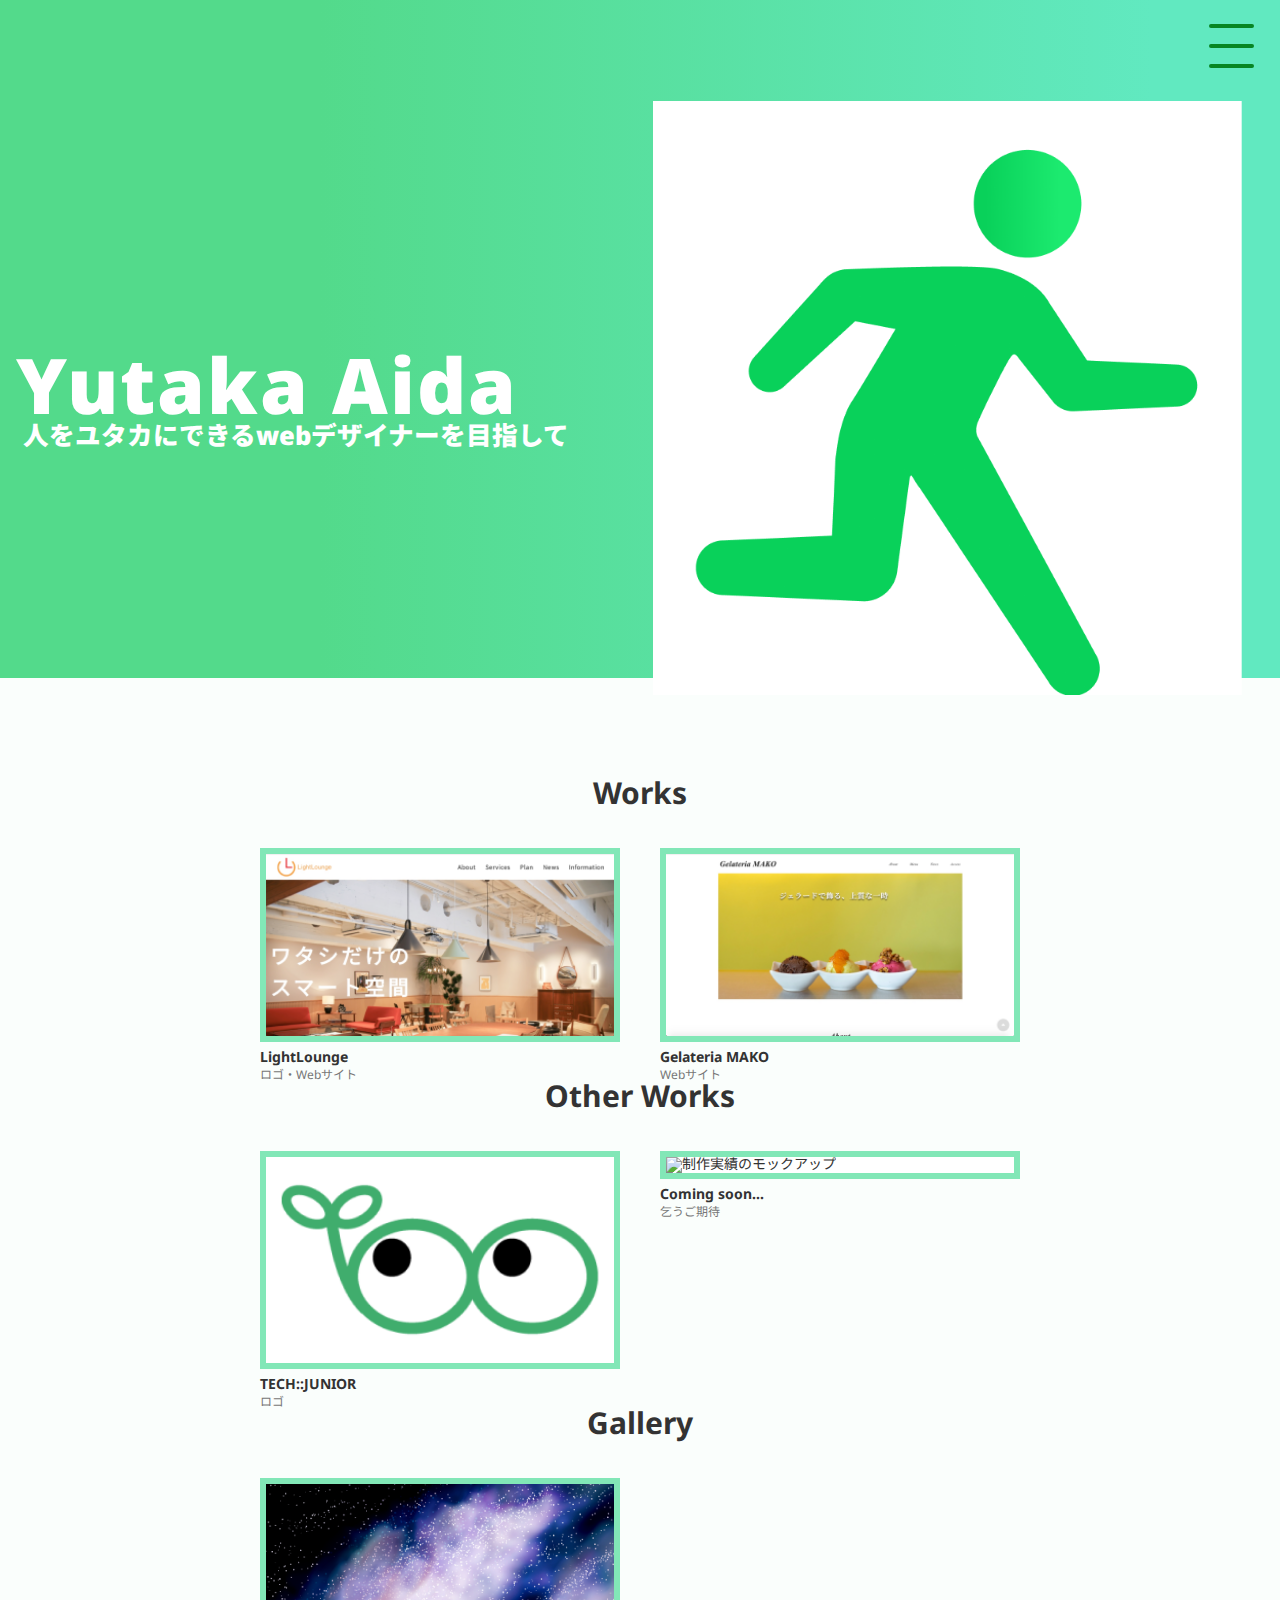
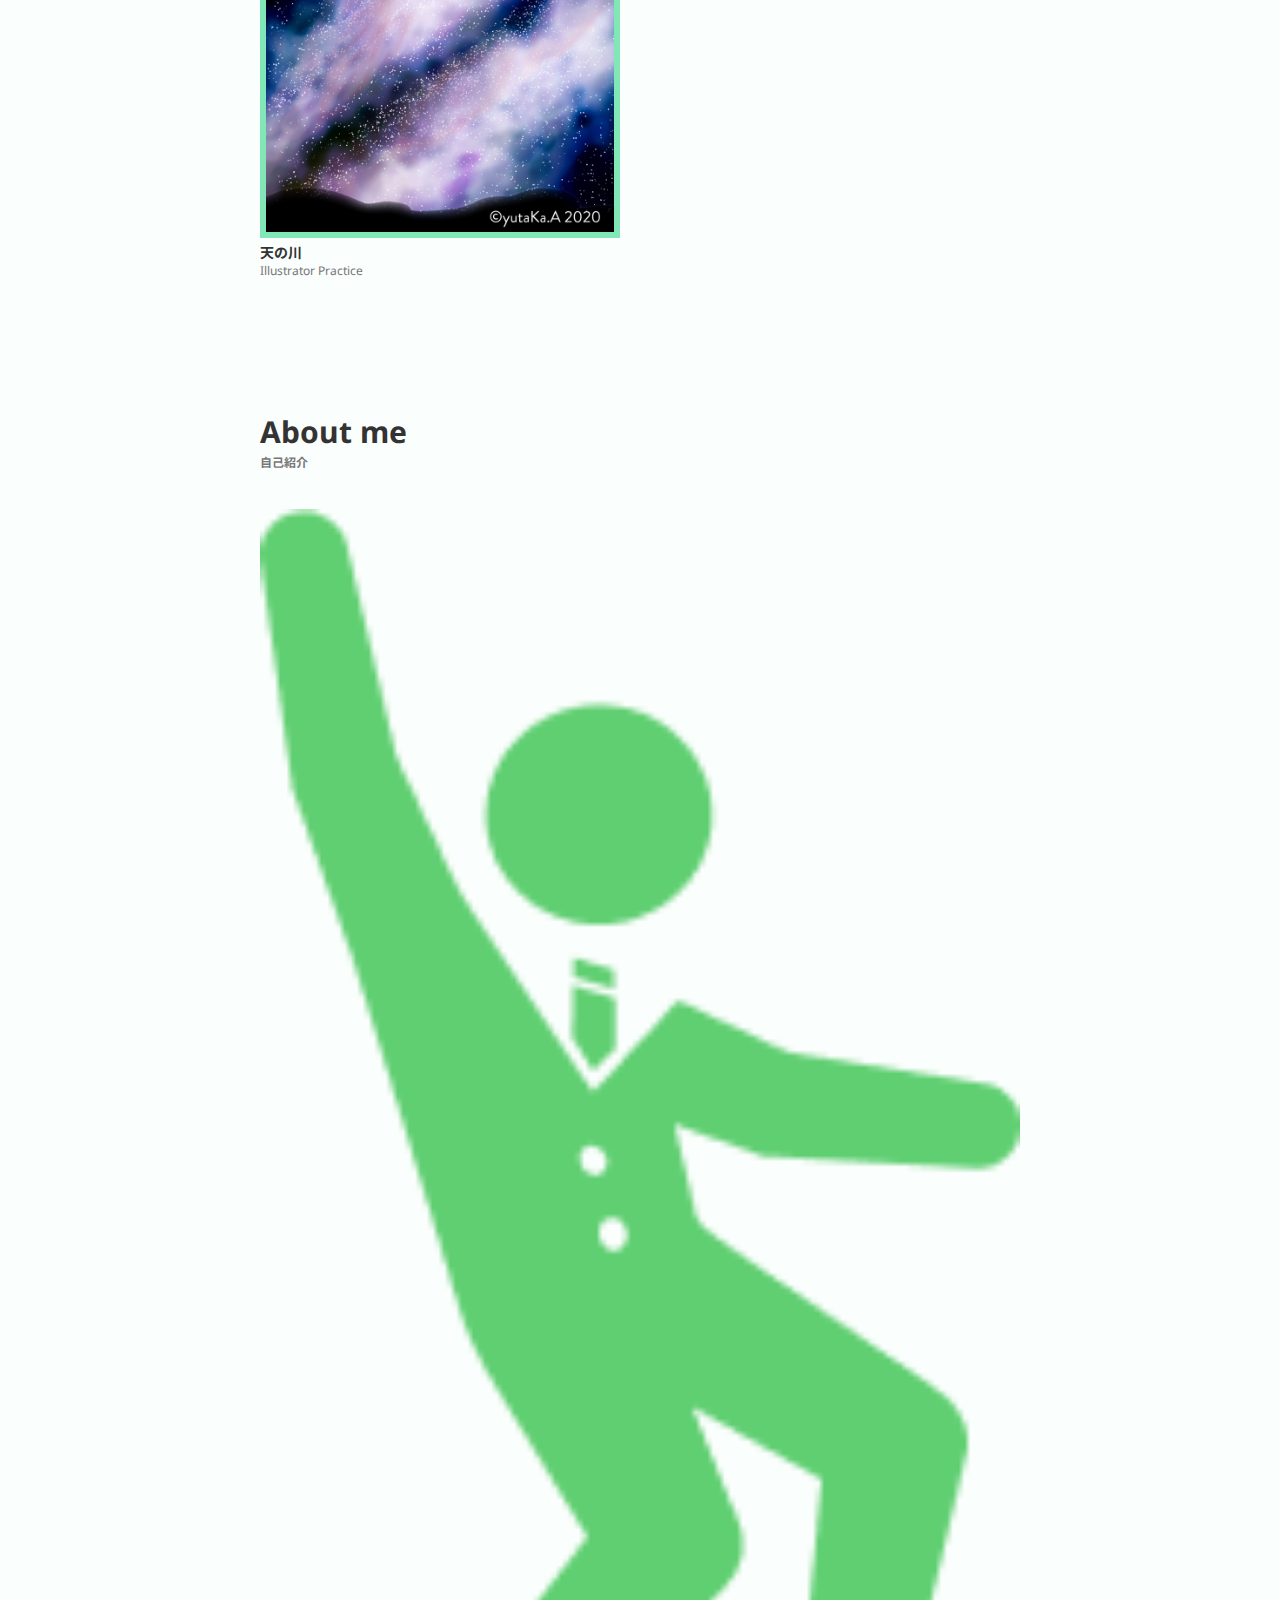
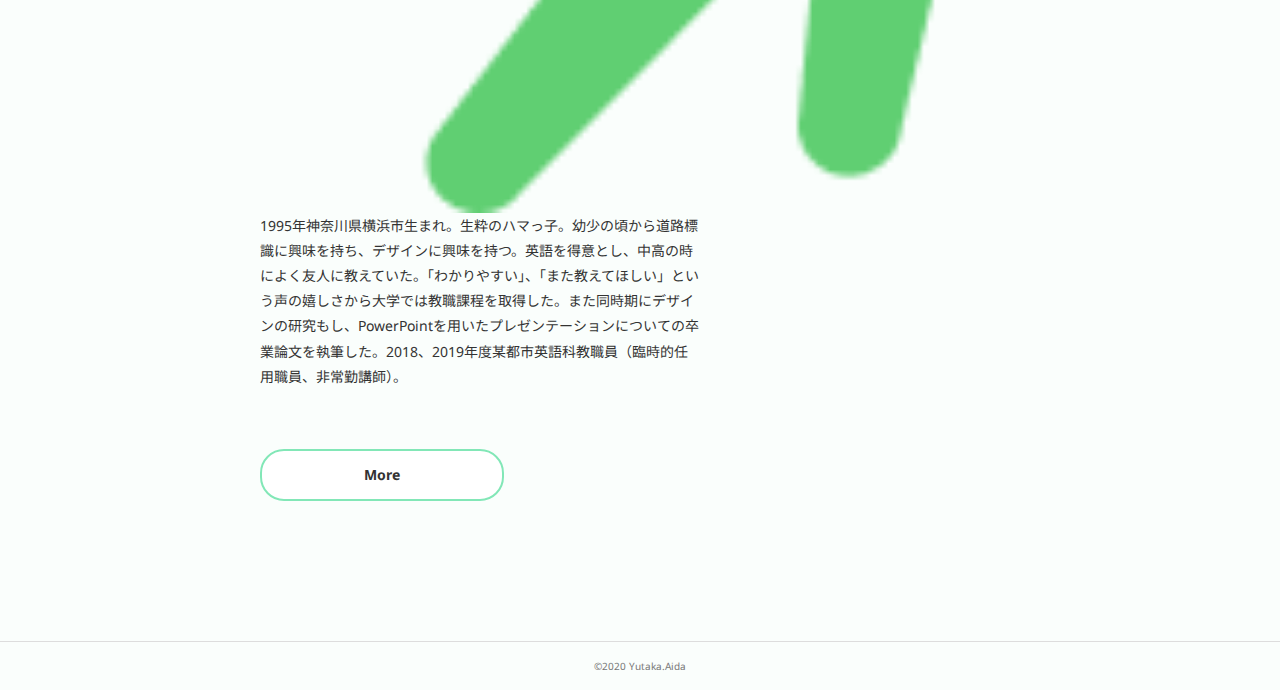
==== yutaKa.aida_portfolio/index.html @ 108e9a55 "Add files via upload" ====
<!DOCTYPE html>
<html lang="ja">
<head>
  <meta charset="UTF-8">
  <meta name="viewport" content="width=device-width, initial-scale=1.0">
  <title>相田 大 | Webデザイナーを目指す（yutaKa.Aida）のポートフォリオサイト</title>
  <link rel="stylesheet" href="./css/reset.css">
  <link href="https://fonts.googleapis.com/css?family=Noto+Sans+JP:400,700|Noto+Sans:400,700&display=swap" rel="stylesheet">
  <link rel="stylesheet" href="./css/common.css">
  <link rel="stylesheet" href="./css/style.css">
</head>
<body>
  <header class="header flex-rr">
    <nav class="global-nav">
      <ul class="global-nav__list">
        <li class="global-nav__item"><a href="" id="hammenu">Home</a></li>
        <li class="global-nav__item"><a href="about/index.html" id="hammenu">About me</a></li>
        <li class="global-nav__item"><a href="#works" id="hammenu-works">Works</a></li>
        <li class="global-nav__item"><a href="./works/LL/index.html" id="hammenu">> LightLounge</a></li>
        <li class="global-nav__item"><a href="./works/MAKO/index.html" id="hammenu">> Gelateria MAKO</a></li>
        <li class="global-nav__item"><a href="./works/tj-logo/index.html" id="hammenu">> TECH::JUNIOR</a></li>
        <li class="global-nav__item"><a href="#gallery" id="hammenu-works">Gallery</a></li>
        <li class="global-nav__item"><a href="./works/gallery/index.html" id="hammenu">> 天の川</a></li>
      </ul>
    </nav>
    <div class="btn-trigger" id="btnham">
      <span></span>
      <span></span>
      <span></span>
    </div>
  </header>
  <main>
    <div class="kv-wrapper">
      <div class="kv_all">
      <div class="kv_message">
        <p class="kv_concept">Yutaka Aida</p>
        <p class="kv_small">人をユタカにできるwebデザイナーを目指して</p>
      </div>
      <div class="kv-img"><img src="./images/fv.png" alt="fv"></div>
    </div>
    </div>
    <section class="section-wrapper main-bg" id="works">
      <div class="section-inner">
        <h2 class="section-title text-center">Works</h2>
        <ul class="works-list flex-rc">
          <li class="works-item">
            <a href="./works/LL/index.html">
              <div class="works-img-wrapper">
                <img src="./images/LLhomeworks.png" alt="制作実績のモックアップ">
              </div>
              <h3 class="works-title">
                LightLounge
                <span class="works-category">ロゴ・Webサイト</span>
              </h3>
            </a>
          </li>
          <li class="works-item">
            <a href="./works/MAKO/index.html">
              <div class="works-img-wrapper">
                <img src="./images/MAKOhomeworks.png" alt="制作実績のモックアップ">
              </div>
              <h3 class="works-title">
                Gelateria MAKO
                <span class="works-category">Webサイト</span>
              </h3>
            </a>
          </li>
        </ul>
        <h2 class="section-title text-center">Other Works</h2>
        <ul class="Others-list flex-rc">
          <li class="works-item">
            <a href="./works/tj-logo/index.html">
              <div class="works-img-wrapper">
                <img src="./images/TJhomeworks.png" alt="制作実績のモックアップ">
              </div>
              <h3 class="works-title">
                TECH::JUNIOR
                <span class="works-category">ロゴ</span>
              </h3>
            </a>
          </li>
          <li class="works-item">
            <!-- <a href=""></a> -->
              <div class="works-img-wrapper">
                <img src="./images/standby.png" alt="制作実績のモックアップ">
              </div>
              <h3 class="works-title">
                Coming soon...
                <span class="works-category">乞うご期待</span>
              </h3>
            </a>
          </li>
        </ul>
        <h2 class="section-title text-center">Gallery</h2>
        <ul class="Gallery flex-rc">
          <li class="works-item">
            <a href="./works/gallery/index.html">
              <div class="works-img-wrapper">
                <img src="./images/amanogawa_.png" alt="天の川">
              </div>
              <h3 class="works-title">
                天の川
                <span class="works-category">Illustrator Practice</span>
              </h3>
            </a>
          </li>
        </ul>
      </div>
    </section>
    <section class="section-wrapper main-bg">
      <div class="section-inner">
        <h2 class="section-title">
          About me
          <span class="section-title_jp">自己紹介</span>
        </h2>
      <div class="about_me_multi-lines">
        <div class="profile-img-wrapper-top">
          <img src="./images/picto.png" alt="私の写真">
        </div>
          <p class="about-lead multi-lines s-text-wrapper">
            1995年神奈川県横浜市生まれ。生粋のハマっ子。幼少の頃から道路標識に興味を持ち、デザインに興味を持つ。英語を得意とし、中高の時によく友人に教えていた。「わかりやすい」、「また教えてほしい」という声の嬉しさから大学では教職課程を取得した。また同時期にデザインの研究もし、PowerPointを用いたプレゼンテーションについての卒業論文を執筆した。2018、2019年度某都市英語科教職員（臨時的任用職員、非常勤講師）。
          </p>
      </div>
        <a href="about/index.html" class="btn link-btn">More</a>
      </div>
    </section>
  </main>
  <footer class="footer text-center main-bg">
    <small>&copy;2020 Yutaka.Aida</small>
  </footer>
  <script src="https://ajax.googleapis.com/ajax/libs/jquery/3.4.1/jquery.min.js"></script>
  <script src="./js/script.js"></script>
</body>
</html>
---- yutaKa.aida_portfolio/css/common.css ----
/* --------------------------- */
/* Base
/* --------------------------- */
html{
  font-size: 62.5%;
}
body{
  font-size: 1.4rem;
  color: #333;
  font-family: 'Noto Sans','Noto Sans JP', sans-serif;
  line-height: 1;
}
img{
  width: 100%;
  vertical-align: bottom;
}
a{
  color: #333;
  text-decoration: none;
}

/* セクション関連 */
.section-wrapper{
  padding: 70px 0;
}
.section-wrapper:first-of-type{
  padding-top: 100px;
}
.section-wrapper:last-of-type{
  padding-bottom: 140px;
}
.section-inner{
  max-width: 760px;
  margin: 0 auto;
  padding: 0 4vw;
}
.section-title{
  font-size: 3rem;
  font-weight: bold;
  margin-bottom: 40px;
}
.section-title_jp{
  font-size: 1.2rem;
  display: block;
  color: #777;
  margin-top: 10px;
}

/* ボタン要素 */
.btn{
  color: #333333;
  display: block;
  line-height: 48px;
  width: 240px;
  border-radius: 24px;
  background-color: #ffffff;
  border: 2px solid #82E7B7;
  text-align: center;
  font-weight: bold;
  transition: .3s;
}
.link-btn{
  position: relative;
}
.btn:hover{
  background-color: #82E7B7;
  border: 2px solid ##82E7B7;
  color: #fff;
  transition: .3s;
}

/* その他の共通クラス */
.text-center{
  text-align: center;
}
.block-center{
  margin: auto;
}
.main-bg{
  background-color: #FAFEFC;
}
.accent-bg{
  background-color: #82E7B7;
}
.flex-rr,
.flex-rc{
  display: flex;
  justify-content: space-between;
}
.multi-lines{
  line-height: 1.8;
}
.sp-br{
  display: none;
}
.s-text-wrapper{
  width: 440px;
}

/* 下層ページのページタイトル */
.page-title-wrapper{
  position: relative;
}
.page-title{
font-size: 3.6rem;
font-weight: bold;
position: absolute;
}
.page-title_jp{
  font-size: 1.4rem;
  display: block;
  text-align: center;
  font-weight: normal;
  margin-top: 10px;
}
.page-title.title-center{
  top: 50%;
  left: 50%;
  transform: translate(-50%,-50%);
}

/* --------------------------- */
/* header
/* --------------------------- */
.header{
  padding: 24px 3.5vw 0;
  position: fixed;
  top: 0;
  left: 0;
  width: 100%;
  box-sizing: border-box;
  z-index: 1;
}
/* .btn_trigger{
  display: none;
} */

.btn-trigger {
  position: absolute;
  width: 45px;
  height: 44px;
  cursor: pointer;
  z-index: 3;
  right: 2%;
}

.btn-trigger span {
  position: absolute;
  left: 0;
  width: 100%;
  height: 4px;
  background-color: #078623;
  border-radius: 4px;
}
.btn-trigger, .btn-trigger span {
  display: inline-block;
  transition: all .5s;
  box-sizing: border-box;
}
.btn-trigger span:nth-of-type(1) {
  top: 0;
}
.btn-trigger span:nth-of-type(2) {
  top: 20px;
}
.btn-trigger span:nth-of-type(3) {
  bottom: 0;
}


/* #btnham::after {
  position: absolute;
  top: 50%;
  left: 50%;
  display: block;
  content: '';
  width: 50px;
  height: 50px;
  margin: -29px 0 0 -29px;
  border-radius: 50%;
  border: 4px solid transparent;
  transition: all .75s;
  z-index: 3;
} */

#btnham.active span:nth-of-type(1) {
  -webkit-transform: translateY(20px) rotate(-45deg);
  transform: translateY(20px) rotate(-45deg);
}
#btnham.active span:nth-of-type(2) {
  left: 60%;
  opacity: 0;
  -webkit-animation: active-btnham-bar02 .8s forwards;
  animation: active-btnham-bar02 .8s forwards;
}
@-webkit-keyframes active-btnham-bar02 {
  100% {
    height: 0;
  }
}
@keyframes active-btnham-bar02 {
  100% {
    height: 0;
  }
}
#btnham.active span:nth-of-type(3) {
  -webkit-transform: translateY(-20px) rotate(45deg);
  transform: translateY(-20px) rotate(45deg);
}
#btnham.active::after {
  -webkit-animation: active-btnham .7s .25s forwards;
  animation: active-btnham .7s .25s forwards;
}
@-webkit-keyframes active-btnham {
  0% {
    border-color: transparent;
    -webkit-transform: rotate(0);
  }
  25% {
    border-color: transparent #078623 transparent transparent;
  }
  50% {
    border-color: transparent #078623 #078623 transparent;
  }
  75% {
    border-color: transparent #078623 #078623 #078623;
  }
  100% {
    border-color: #078623;
    -webkit-transform: rotate(-680deg);
  }
}
@keyframes active-btnham {
  0% {
    border-color: transparent;
    transform: rotate(0);
  }
  25% {
    border-color: transparent #078623 transparent transparent;
  }
  50% {
    border-color: transparent #078623 #078623 transparent;
  }
  75% {
    border-color: transparent #078623 #078623 #078623;
  }
  100% {
    border-color: #078623;
    transform: rotate(-680deg);
  }
}

.global-nav{
  background-color: #ffffff;
  padding: 0 auto;
}

.global-nav__item{
  padding: 20px 0;
  font-size: 3rem;
}




/* --------------------------- */
/* works
/* --------------------------- */
.works-item{
  width: 47.4%;
  transition: .3s;
}
.works-img-wrapper{
  margin-bottom: 8px;
  background-color: #fff;
  transition: .3s;
  border: 6px solid rgb(130, 231, 183);
}
.works-item a{
  display: block;
  transition: .3s;
}
.works-item a:hover{
  opacity: .8;
  transition: .3s;
}

.works-item a:hover .works-img-wrapper{
  border-radius: 12px;
  box-shadow: 0 0 20px rgba(0,0,0,.08);
  transition: .3s;
}
.works-title{
  font-weight: bold;
}
.works-category{
  display: block;
  font-size: 1.2rem;
  color: #777;
  margin-top: 5px;
  font-weight: normal;
}


.site-title{
  font-size: 2.4rem;
  font-weight: bold;
}
.nav-item{
  font-size: 1.6rem;
  font-weight: bold;
  margin-right: 50px;
  position: relative;
}
.nav-item:last-of-type{
  margin-right: 0;
}
.nav-item a{
  display: inline-block;
  padding: 4px;
}
.site-title a:hover,
.nav-item a:hover{
  color: #EB9718;
}
.nav-item.current::before{
  content: "";
  display: inline-block;
  width: 8px;
  height: 8px;
  background-color: #078623;
  border-radius: 50%;
  position: absolute;
  top: 50%;
  left: -10px;
  transform: translateY(-50%);
}

.btn_trigger{
  display: block;
  width: 50px;
  height: 50px;
  border-radius: 28px;
  border: #078623 2px solid;
  position: relative;
  z-index: 3;
}
.bar{
  width: 20px;
  height: 2px;
  background-color: #078623;
  display: block;
  position: absolute;
  left: 50%;
  transform: translateX(-50%);
}
.bar_top{
  top: 20px;
}

.bar_bottom{
  bottom: 20px;
}

.btn_trigger.close .bar_top{
  transform: translate(-50%,10px) rotate(45deg);
  transition: transform .3s;
}

.btn_trigger.close .bar_bottom{
  transform: translate(-50%,-9px) rotate(-45deg);
  transition: transform .3s;
}

.global-nav{
  display: none;
  width: 100vw;
  height: 100vh;
  position: fixed;
  top: 0;
  left: 0;
  z-index: 2;/*キービジュアルと.btn_triggerとの重なりの前後関係を調整*/
}
.global-nav{
    width: 100%;
    height: 100%;
    background-color:rgba(255,255,255,.96);
    z-index: 2;
  }
.global-nav .globalnav__list{
  display: block;
  position: absolute;
  top: 50%;
  left: 50%;
  transform: translate(-50%,-50%);
  text-align: center;
}
.global-nav .global-nav__item{
  margin-right: 0;
  margin-bottom: 5px;
}

#hammenu{
  padding: 0 .3em;
  font-weight: 900;
  background-position: 0 0;
  background-size: 200% auto;
  transition: .3s;
}

#hammenu:hover {
  background-position: -100% 0;
  background: linear-gradient(to right, #53da8b 25%,#61e9c0 90%);
  color: #fff;
}

#hammenu-works{
  padding: 0 .3em;
}

/* --------------------------- */
/* footer
/* --------------------------- */
.footer{
  border-top: 1px solid #ddd;
  padding: 18px 0;
  font-size: 1.2rem;
  color: #777;
}

@media screen and (max-width:768px){
  .flex-rc{
    flex-direction: column;
    align-items: center;
  }
  .sp-br{
    display: block;
  }
  .section-wrapper{
    padding: 50px 0;
  }
  .section-wrapper:first-of-type{
    padding-top: 70px;
  }
  .section-wrapper:last-of-type{
    padding-bottom: 100px;
  }
  .section-title{
    text-align: center;
  }
  .btn{
    margin: auto;
  }
  .s-text-wrapper{
    width: 100%;
  }
  /* --------------------------- */
  /* header
  /* --------------------------- */
  .nav-list{
    text-align: right;
  }
  .nav-item{
    margin: 0 0 4px 0;
    font-size: 1.4rem;
  }

  .global-nav .global-nav__item{
    margin-right: 0;
    margin-bottom: 0;
  }

  .kv-wrapper{
    display: block;

  }

  .works-img-wrapper{
    margin-bottom: 8px;
    background-color: #fff;
    transition: .3s;
    border: 3px solid rgb(130, 231, 183);
  }
  
  .works-item a{
    padding-bottom: 40px;
  }

  .btn-trigger{
    width: 25px;
    height: 13px;
  }

  #btnham.active span:nth-of-type(1) {
    -webkit-transform: translateY(20px) rotate(-45deg);
    transform: translateY(10px) rotate(-45deg);
  }

  #btnham.active span:nth-of-type(3) {
    -webkit-transform: translateY(-20px) rotate(45deg);
    transform: translateY(0px) rotate(45deg);
  }

  .btn-trigger span {
    height: 3px;
  }

  .global-nav__item{
    padding: 20px 0;
    font-size: 2rem;
  }

}
---- yutaKa.aida_portfolio/css/style.css ----
/* --------------------------- */
/* kv
/* --------------------------- */
.kv-wrapper{
  position: relative;
  background: -moz-linear-gradient(left, #53da8b 25%, #61e9c0 90%);
  background: -webkit-linear-gradient(left, #53da8b 25%,#61e9c0 90%); 
  background: linear-gradient(right, #53da8b 25%,#61e9c0 90%);
  background: -ms-linear-gradient(left, #53da8b 25%, #61e9c0 90%);
  margin: 0 0 0 60%;
  width: 30%;
  height: 0;
  min-height: 0;
}
.kv-img{
  width: 46%;
  margin: 7.9% 3%;
}



.kv-wrapper{
  align-items: center;
  max-width: 100%;
  width: 100vw;
  height: 53vw;
  margin: 0;
}

.kv_concept{
  color: #ffffff;
  margin: auto 0;
  font-size: 6vw;
  font-weight: 900;
  letter-spacing: 0.2rem;
  padding-left: 0.208em;
}

.kv_small{
  color: #ffffff;
  margin: auto 0;
  font-size: 2vw;
  font-weight: 900;
  padding-left: 0.9em;
}
.kv_all{
  display: flex;
  justify-content: space-between;
  align-items: center;
}

/* --------------------------- */
/* button */
/* --------------------------- */

.btn-trigger {
  position: absolute;
  width: 45px;
  height: 44px;
  cursor: pointer;
  z-index: 3;
  right: 2%;
}

.btn-trigger span {
  position: absolute;
  left: 0;
  width: 100%;
  height: 4px;
  background-color: #078623;
  border-radius: 4px;
}
.btn-trigger, .btn-trigger span {
  display: inline-block;
  transition: all .5s;
  box-sizing: border-box;
}
.btn-trigger span:nth-of-type(1) {
  top: 0;
}
.btn-trigger span:nth-of-type(2) {
  top: 20px;
}
.btn-trigger span:nth-of-type(3) {
  bottom: 0;
}

#btnham.active span:nth-of-type(1) {
  -webkit-transform: translateY(20px) rotate(-45deg);
  transform: translateY(20px) rotate(-45deg);
}
#btnham.active span:nth-of-type(2) {
  left: 60%;
  opacity: 0;
  -webkit-animation: active-btnham-bar02 .8s forwards;
  animation: active-btnham-bar02 .8s forwards;
}
@-webkit-keyframes active-btnham-bar02 {
  100% {
    height: 0;
  }
}
@keyframes active-btnham-bar02 {
  100% {
    height: 0;
  }
}
#btnham.active span:nth-of-type(3) {
  -webkit-transform: translateY(-20px) rotate(45deg);
  transform: translateY(-20px) rotate(45deg);
}
#btnham.active::after {
  -webkit-animation: active-btnham .7s .25s forwards;
  animation: active-btnham .7s .25s forwards;
}
@-webkit-keyframes active-btnham {
  0% {
    border-color: transparent;
    -webkit-transform: rotate(0);
  }
  25% {
    border-color: transparent #078623 transparent transparent;
  }
  50% {
    border-color: transparent #078623 #078623 transparent;
  }
  75% {
    border-color: transparent #078623 #078623 #078623;
  }
  100% {
    border-color: #078623;
    -webkit-transform: rotate(-680deg);
  }
}
@keyframes active-btnham {
  0% {
    border-color: transparent;
    transform: rotate(0);
  }
  25% {
    border-color: transparent #078623 transparent transparent;
  }
  50% {
    border-color: transparent #078623 #078623 transparent;
  }
  75% {
    border-color: transparent #078623 #078623 #078623;
  }
  100% {
    border-color: #078623;
    transform: rotate(-680deg);
  }
}

.global-nav{
  background-color: #ffffff;
  padding: 0 auto;
}

.global-nav__item{
  padding: 20px 0;
  font-size: 3rem;
}




/* --------------------------- */
/* works
/* --------------------------- */
.works-item{
  width: 47.4%;
  transition: .3s;
}
.works-img-wrapper{
  margin-bottom: 8px;
  background-color: #fff;
  transition: .3s;
  border: 6px solid rgb(130, 231, 183);
}
.works-item a{
  display: block;
  transition: .3s;
}
.works-item a:hover{
  opacity: .8;
  transition: .3s;
}

.works-item a:hover .works-img-wrapper{
  border-radius: 12px;
  box-shadow: 0 0 20px rgba(0,0,0,.08);
  transition: .3s;
}
.works-title{
  font-weight: bold;
}
.works-category{
  display: block;
  font-size: 1.2rem;
  color: #777;
  margin-top: 5px;
  font-weight: normal;
}


/* --------------------------- */
/* about
/* --------------------------- */
.about-lead{
  margin-bottom: 60px;
}


@media screen and (max-width:768px){

  /* --------------------------- */
  /* kv
  /* --------------------------- */
  .works-img-wrapper{
    margin-bottom: 8px;
    background-color: #fff;
    transition: .3s;
    border: 3px solid rgb(130, 231, 183);
  }
  
  .works-item a{
    padding-bottom: 40px;
  }

  .btn-trigger{
    width: 25px;
    height: 13px;
  }

  #btnham.active span:nth-of-type(1) {
    -webkit-transform: translateY(20px) rotate(-45deg);
    transform: translateY(10px) rotate(-45deg);
  }

  #btnham.active span:nth-of-type(3) {
    -webkit-transform: translateY(-20px) rotate(45deg);
    transform: translateY(0px) rotate(45deg);
  }

  .btn-trigger span {
    height: 3px;
  }

  .global-nav__item{
    padding: 20px 0;
    font-size: 2rem;
  }

  .kv_all{
    display: block;
  }

  .kv-img{
    margin: auto;
  }

  .kv_message{
    margin: 0 auto;
    align-items: center;
  }

  .kv_concept {
    padding: 2%;
    font-size: 10vw;
  }

  .kv_small{
    padding: 1% 2% 2% 2%;
    font-size: 4vw;
  }

  .kv-wrapper{
    height: 66vw;
  }
}
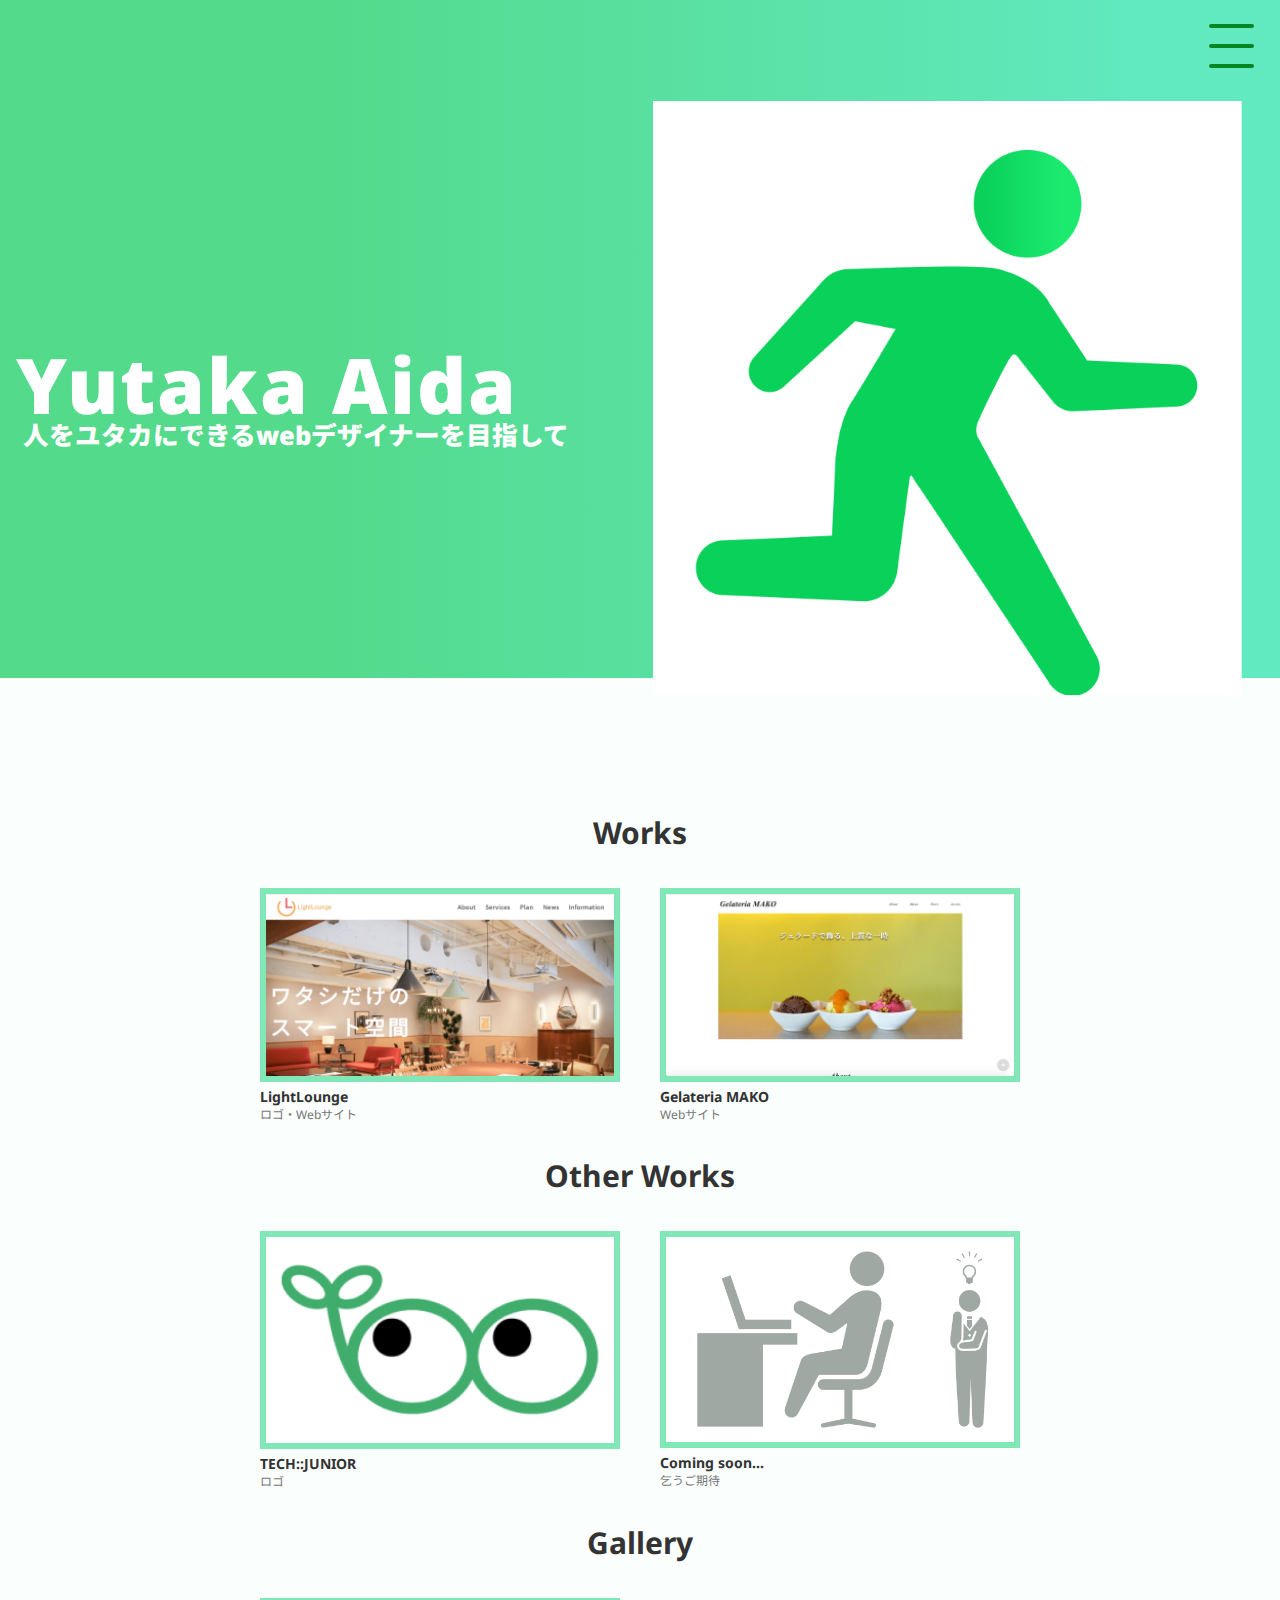
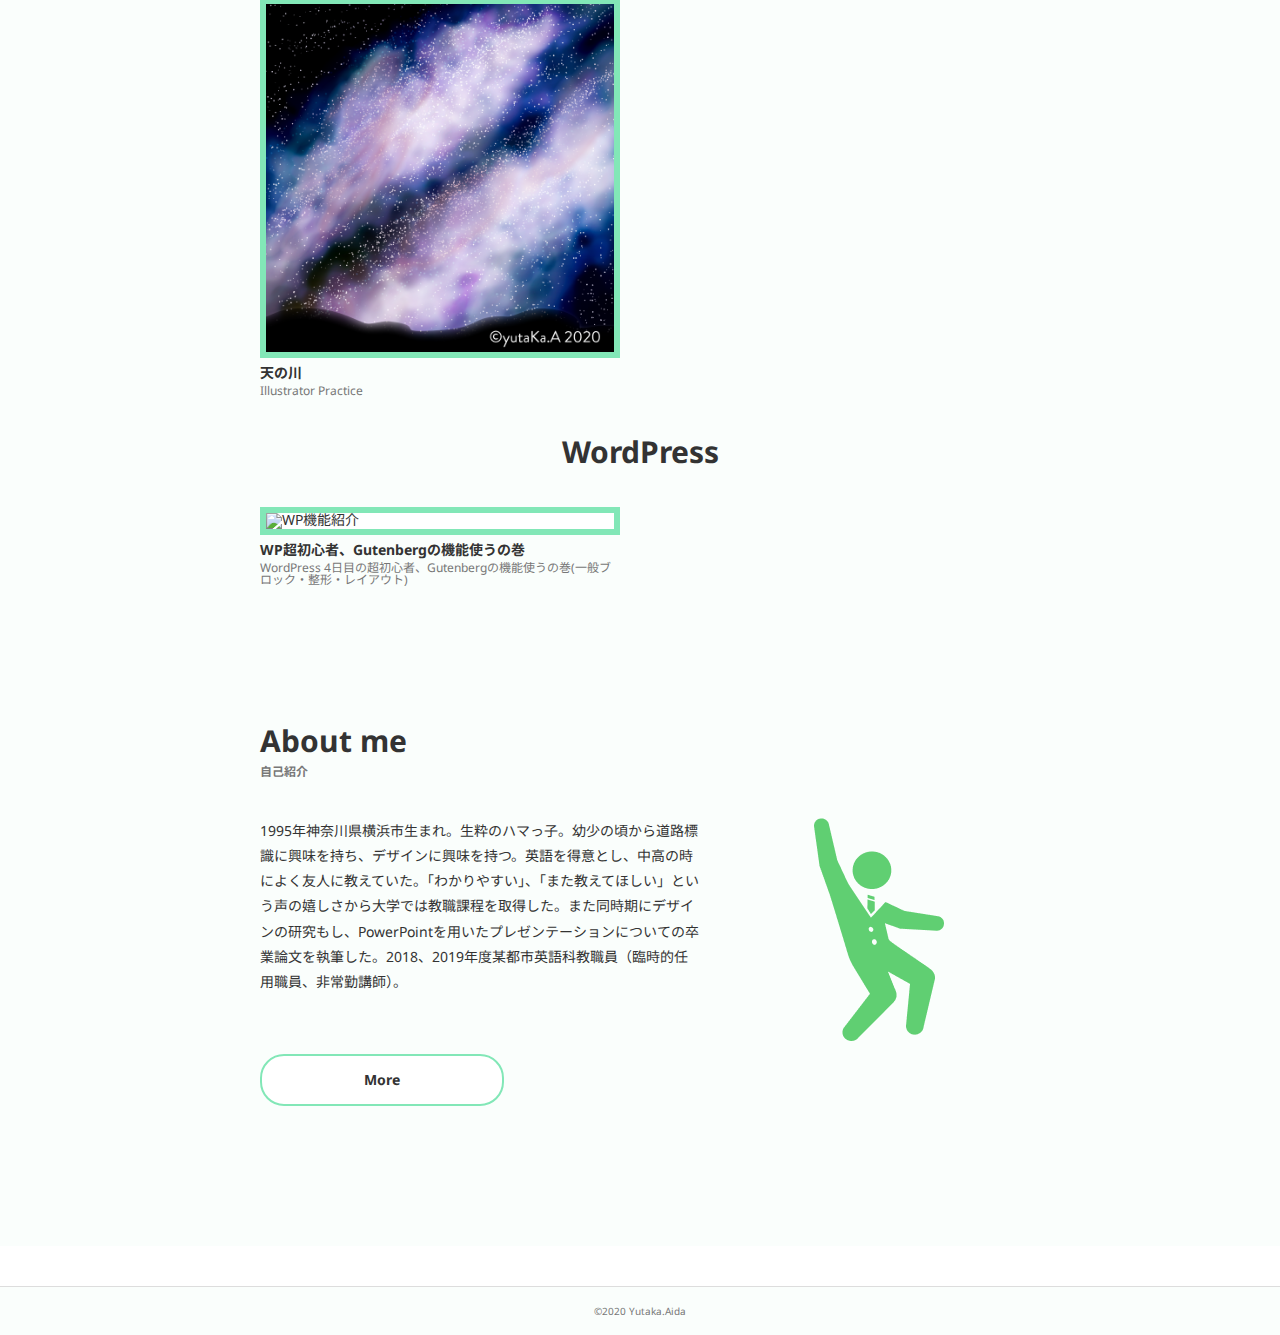
==== commit 9c0c0dd2: "Update index.html" ====
--- a/yutaKa.aida_portfolio/index.html
+++ b/yutaKa.aida_portfolio/index.html
@@ -105,6 +105,20 @@
             </a>
           </li>
         </ul>
+        <h2 class="section-title text-center">WordPress</h2>
+        <ul class="Gallery flex-rc">
+          <li class="works-item">
+            <a href="https://yutakaaida.wordpress.com/2020/06/08/wp%e8%b6%85%e5%88%9d%e5%bf%83%e8%80%85%e3%80%81gutenberg%e3%81%ae%e6%a9%9f%e8%83%bd%e4%bd%bf%e3%81%86%e3%81%ae%e5%b7%bb/">
+              <div class="works-img-wrapper">
+                <img src="./images/wp_func.jpeg" alt="WP機能紹介">
+              </div>
+              <h3 class="works-title">
+                WP超初心者、Gutenbergの機能使うの巻
+                <span class="works-category">WordPress 4日目の超初心者、Gutenbergの機能使うの巻(一般ブロック・整形・レイアウト)</span>
+              </h3>
+            </a>
+          </li>
+        </ul>
       </div>
     </section>
     <section class="section-wrapper main-bg">
@@ -132,30 +146,3 @@
   <script src="./js/script.js"></script>
 </body>
 </html>
-
-
-
-
-
-
-
-
-
-
-
-
-
-
-
-
-
-
-
-
-
-
-
-
-
-
-
--- a/yutaKa.aida_portfolio/css/common.css
+++ b/yutaKa.aida_portfolio/css/common.css
@@ -72,6 +72,7 @@
 /* その他の共通クラス */
 .text-center{
   text-align: center;
+  margin-top: 40px;
 }
 .block-center{
   margin: auto;
--- a/yutaKa.aida_portfolio/css/style.css
+++ b/yutaKa.aida_portfolio/css/style.css
@@ -212,6 +212,16 @@
   margin-bottom: 60px;
 }
 
+.about_me_multi-lines{
+  display: flex;
+  flex-direction: row-reverse;
+  justify-content: space-between;
+}
+
+.profile-img-wrapper-top{
+  margin-right: 10%;
+  margin-bottom: 0;
+}
 
 @media screen and (max-width:768px){
 
@@ -279,4 +289,14 @@
   .kv-wrapper{
     height: 66vw;
   }
+
+  .about_me_multi-lines{
+    display: block;
+  }
+  
+  .profile-img-wrapper-top{
+    max-width: 400px;
+    width: 40%;
+    margin: 20px auto;
+  }
 }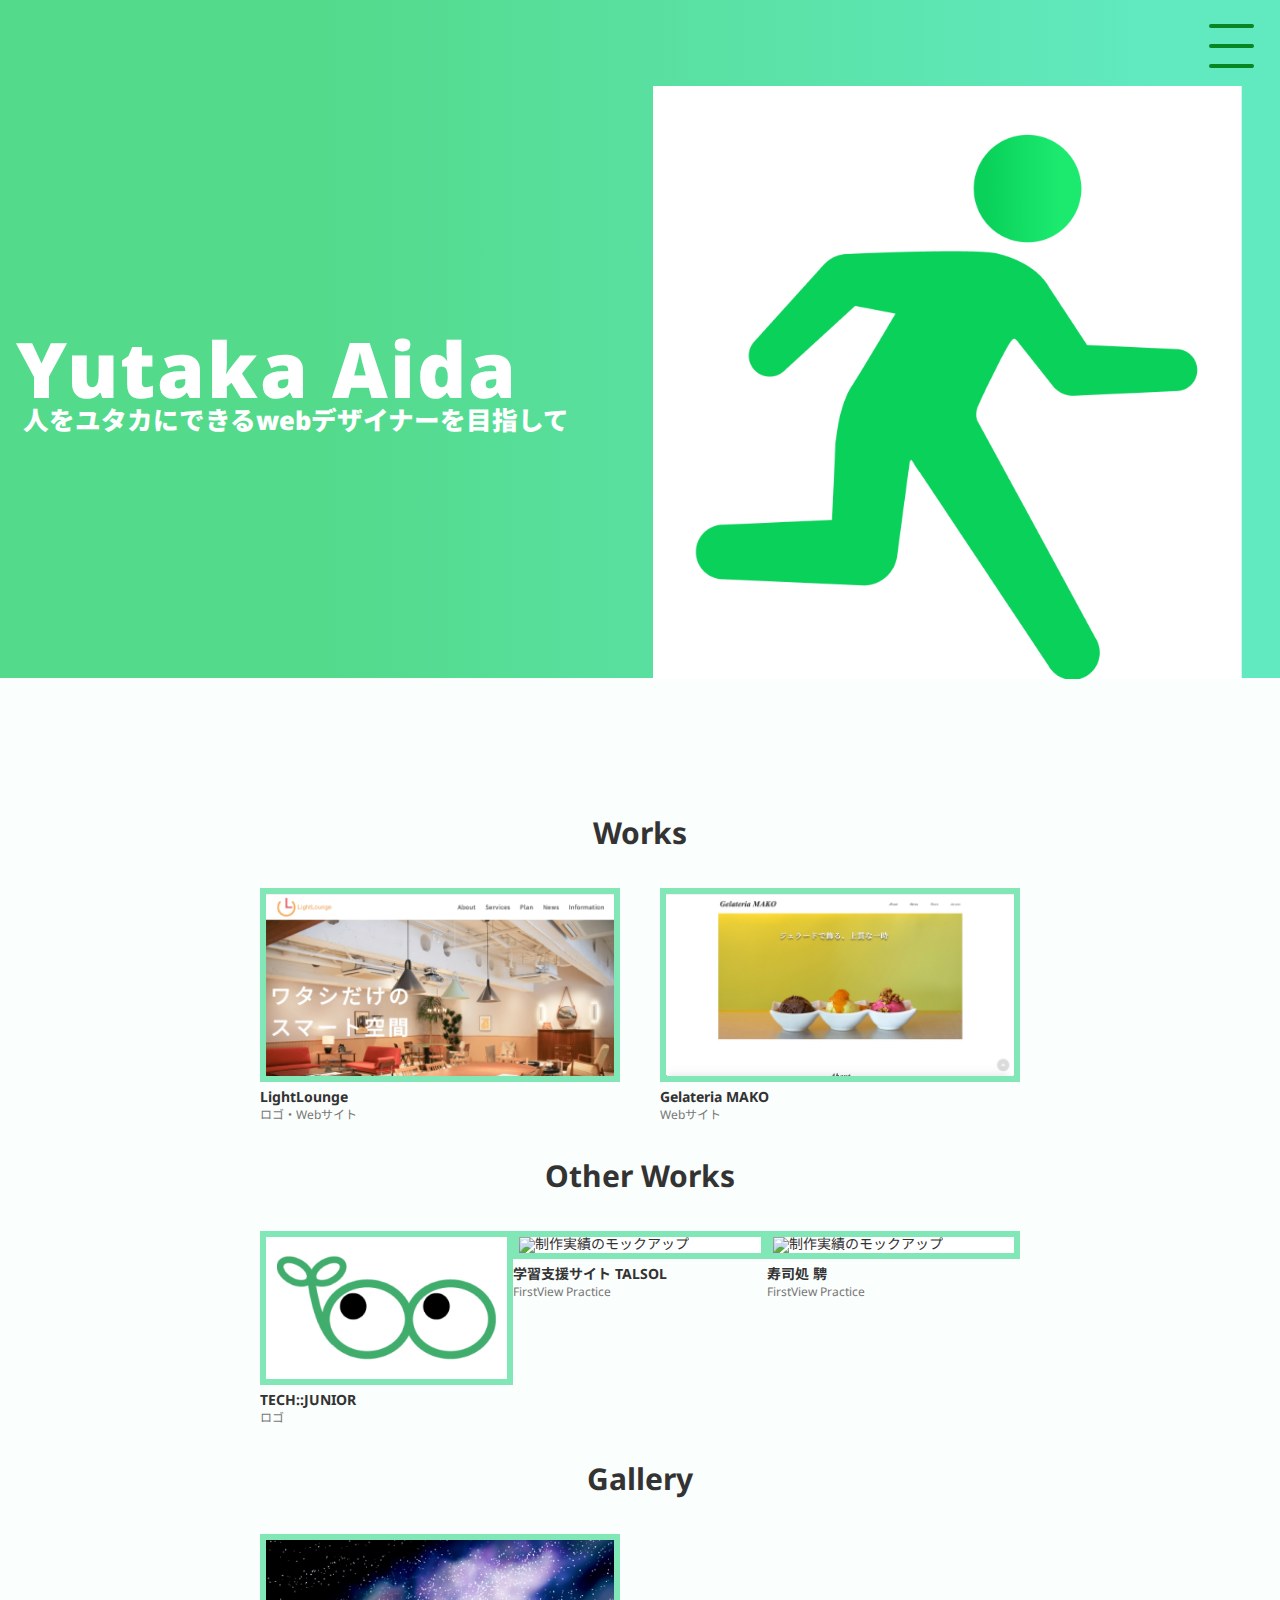
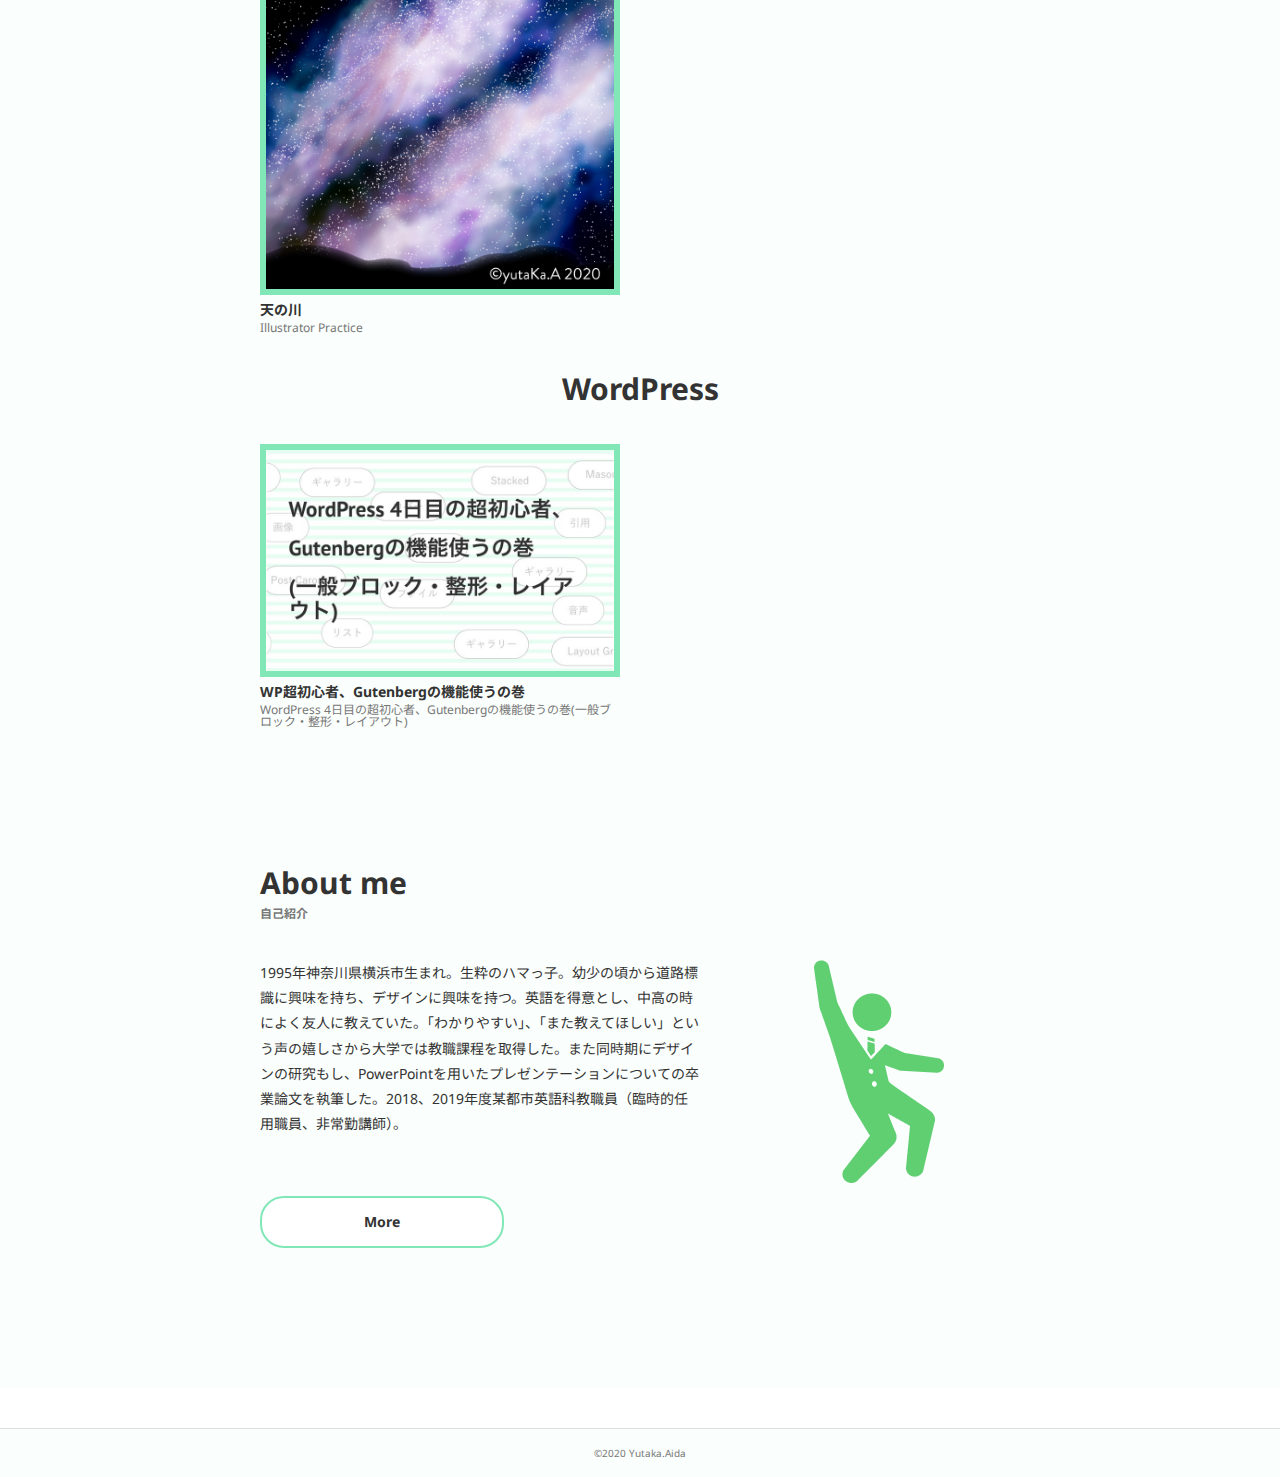
==== commit 7693c28a: "Update index.html" ====
--- a/yutaKa.aida_portfolio/index.html
+++ b/yutaKa.aida_portfolio/index.html
@@ -19,6 +19,8 @@
         <li class="global-nav__item"><a href="./works/LL/index.html" id="hammenu">> LightLounge</a></li>
         <li class="global-nav__item"><a href="./works/MAKO/index.html" id="hammenu">> Gelateria MAKO</a></li>
         <li class="global-nav__item"><a href="./works/tj-logo/index.html" id="hammenu">> TECH::JUNIOR</a></li>
+        <li class="global-nav__item"><a href="./works/TALSOL/index.html" id="hammenu">> 学習支援サイト TALSOL</a></li>
+        <li class="global-nav__item"><a href="./works/Tei/index.html" id="hammenu">> 寿司処 騁 </a></li>
         <li class="global-nav__item"><a href="#gallery" id="hammenu-works">Gallery</a></li>
         <li class="global-nav__item"><a href="./works/gallery/index.html" id="hammenu">> 天の川</a></li>
       </ul>
@@ -80,13 +82,24 @@
             </a>
           </li>
           <li class="works-item">
-            <!-- <a href=""></a> -->
+            <a href="./works/TALSOL/index.html">
               <div class="works-img-wrapper">
-                <img src="./images/standby.png" alt="制作実績のモックアップ">
+                <img src="./images/TALSOL_FV_mini_.jpeg" alt="制作実績のモックアップ">
               </div>
               <h3 class="works-title">
-                Coming soon...
-                <span class="works-category">乞うご期待</span>
+                学習支援サイト TALSOL
+                <span class="works-category">FirstView Practice</span>
+              </h3>
+            </a>
+          </li>
+          <li class="works-item">
+            <a href="./works/Tei/index.html">
+              <div class="works-img-wrapper">
+                <img src="./images/Tei_FV_mini_.jpeg" alt="制作実績のモックアップ">
+              </div>
+              <h3 class="works-title">
+                寿司処 騁
+                <span class="works-category">FirstView Practice</span>
               </h3>
             </a>
           </li>
--- a/yutaKa.aida_portfolio/css/common.css
+++ b/yutaKa.aida_portfolio/css/common.css
@@ -72,7 +72,7 @@
 /* その他の共通クラス */
 .text-center{
   text-align: center;
-  margin-top: 40px;
+  margin-top:40px;
 }
 .block-center{
   margin: auto;
@@ -511,4 +511,4 @@
     font-size: 2rem;
   }
 
-}+}
--- a/yutaKa.aida_portfolio/css/style.css
+++ b/yutaKa.aida_portfolio/css/style.css
@@ -15,7 +15,7 @@
 }
 .kv-img{
   width: 46%;
-  margin: 7.9% 3%;
+  margin: 6.7% 3%;
 }
 
 
@@ -235,6 +235,11 @@
     border: 3px solid rgb(130, 231, 183);
   }
   
+  .works-item{
+    width: 70%;
+    transition: .3s;
+  }
+  
   .works-item a{
     padding-bottom: 40px;
   }
@@ -299,4 +304,4 @@
     width: 40%;
     margin: 20px auto;
   }
-}+}
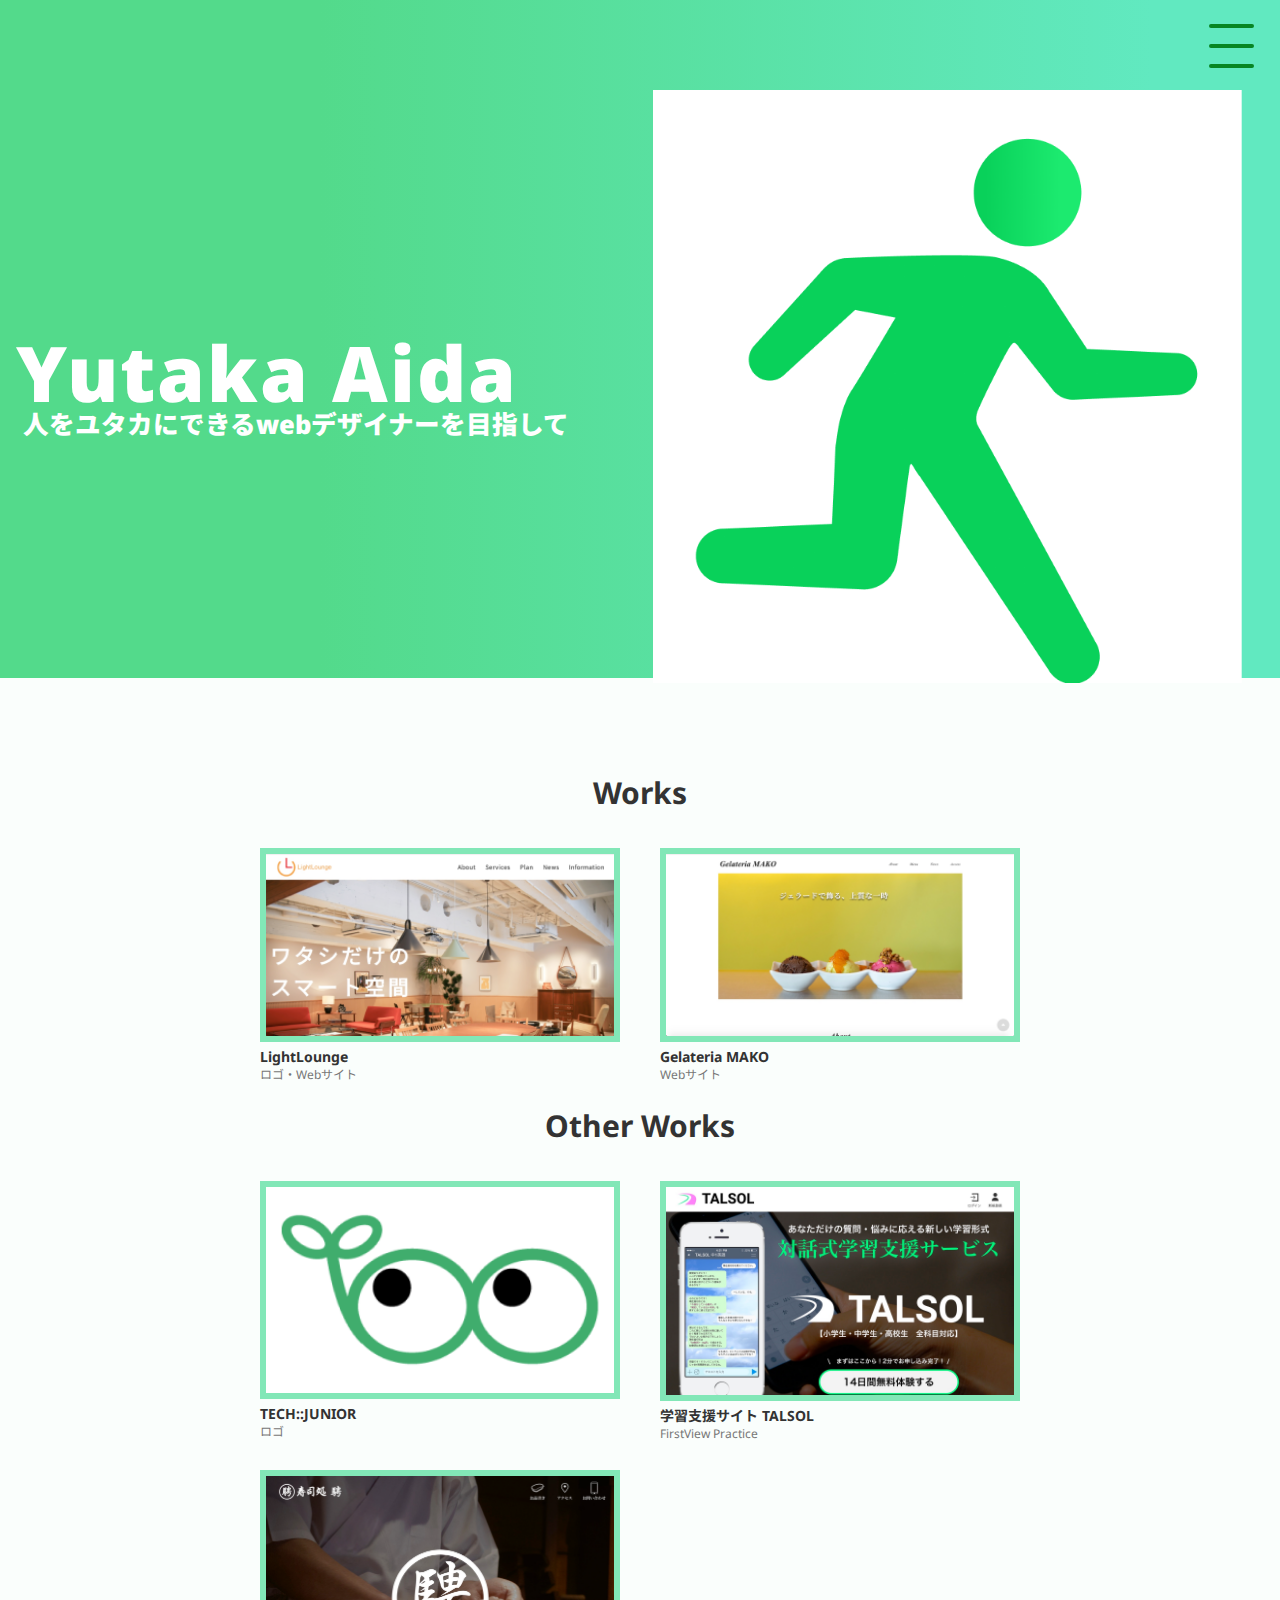
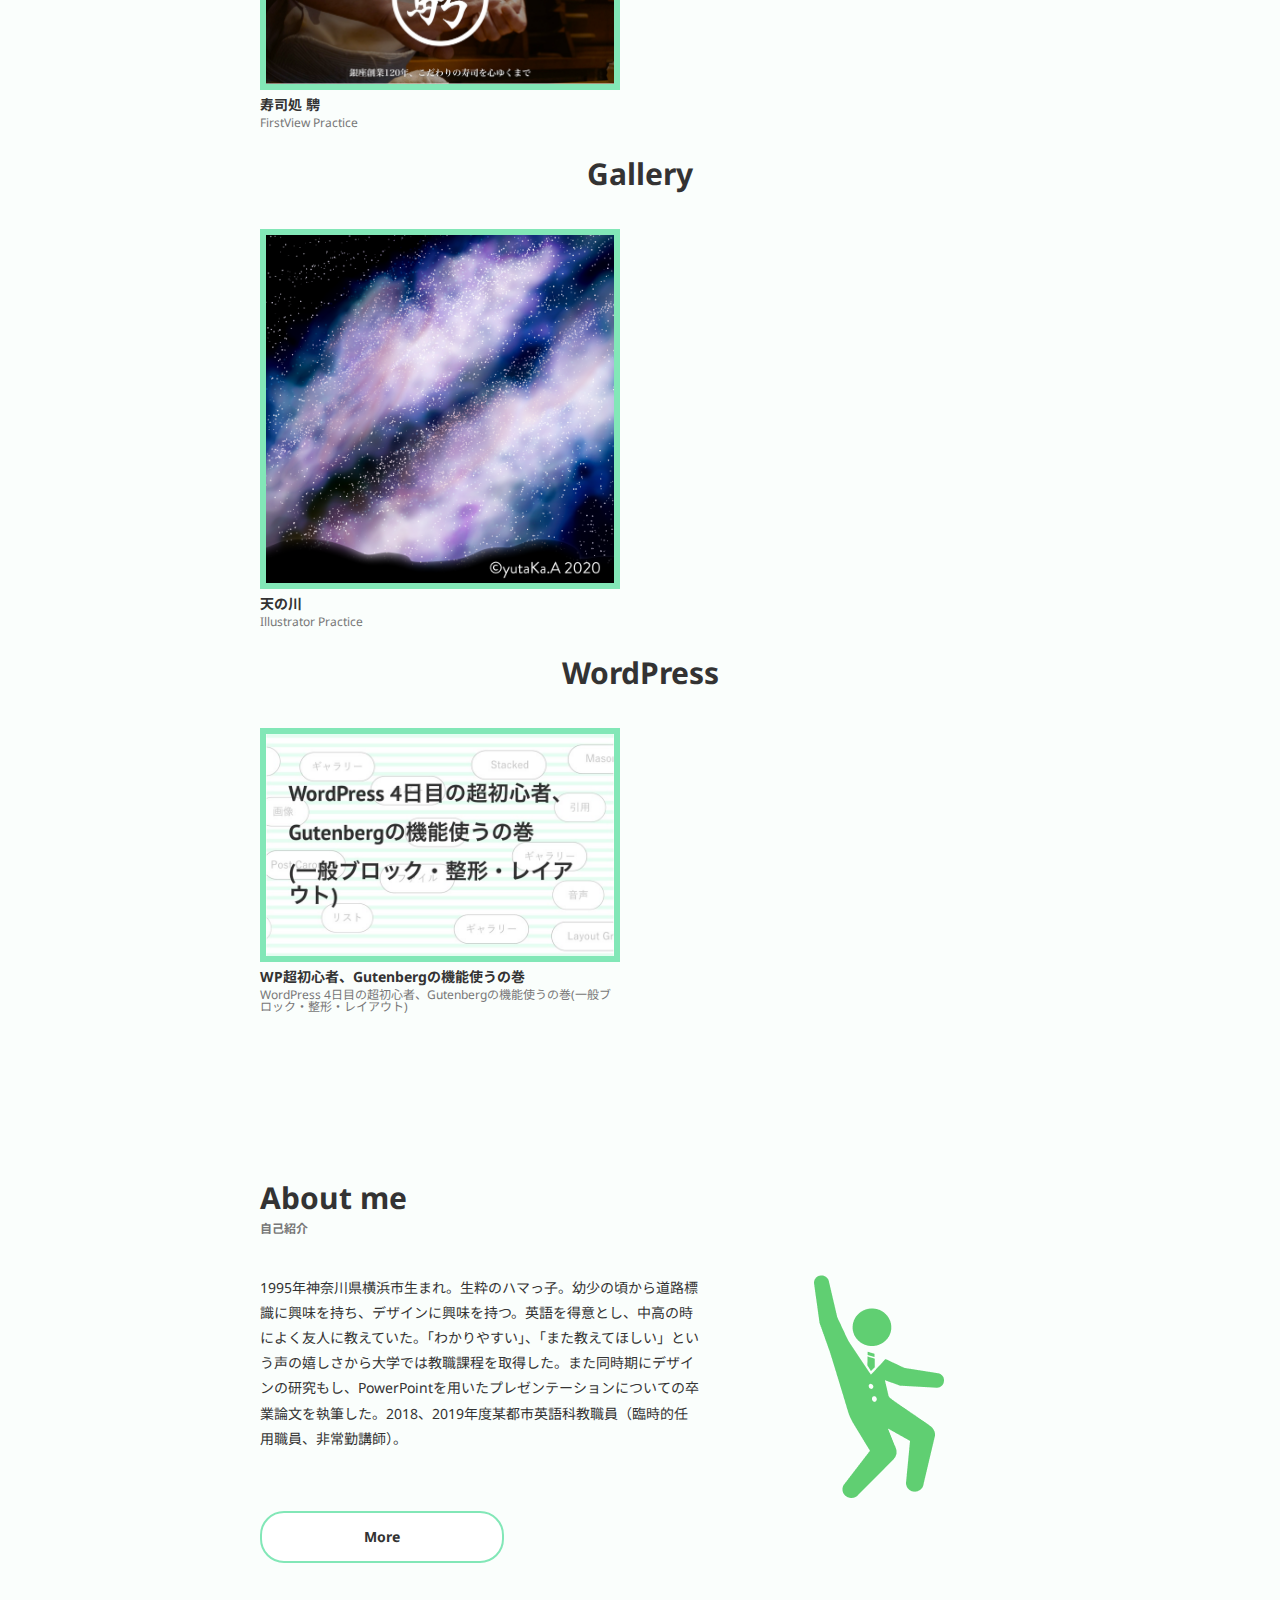
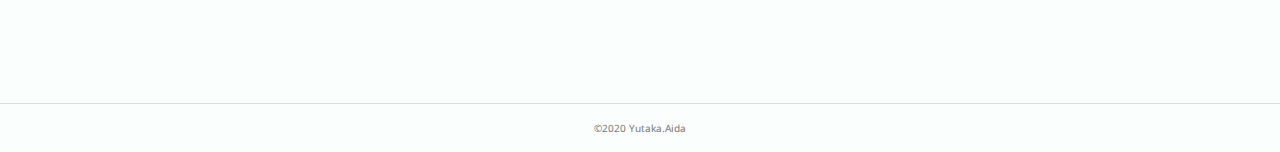
==== commit 52818169: "Update index.html" ====
--- a/yutaKa.aida_portfolio/index.html
+++ b/yutaKa.aida_portfolio/index.html
@@ -95,7 +95,7 @@
           <li class="works-item">
             <a href="./works/Tei/index.html">
               <div class="works-img-wrapper">
-                <img src="./images/Tei_FV_mini_.jpeg" alt="制作実績のモックアップ">
+                <img src="./images/Tei_FV_mini_.png" alt="制作実績のモックアップ">
               </div>
               <h3 class="works-title">
                 寿司処 騁
--- a/yutaKa.aida_portfolio/css/common.css
+++ b/yutaKa.aida_portfolio/css/common.css
@@ -72,7 +72,7 @@
 /* その他の共通クラス */
 .text-center{
   text-align: center;
-  margin-top:40px;
+  /* margin-top: 40px; */
 }
 .block-center{
   margin: auto;
@@ -87,6 +87,7 @@
 .flex-rc{
   display: flex;
   justify-content: space-between;
+  flex-wrap: wrap;
 }
 .multi-lines{
   line-height: 1.8;
@@ -257,7 +258,7 @@
 }
 
 .global-nav__item{
-  padding: 20px 0;
+  padding: 16px 0;
   font-size: 3rem;
 }
 
@@ -507,8 +508,8 @@
   }
 
   .global-nav__item{
-    padding: 20px 0;
-    font-size: 2rem;
-  }
-
-}
+    padding: 10px 0;
+    font-size: 1.2rem;
+  }
+
+}
--- a/yutaKa.aida_portfolio/css/style.css
+++ b/yutaKa.aida_portfolio/css/style.css
@@ -15,7 +15,7 @@
 }
 .kv-img{
   width: 46%;
-  margin: 6.7% 3%;
+  margin: 7% 3%;
 }
 
 
@@ -159,7 +159,7 @@
 }
 
 .global-nav__item{
-  padding: 20px 0;
+  padding: 16px 0;
   font-size: 3rem;
 }
 
@@ -195,6 +195,7 @@
 }
 .works-title{
   font-weight: bold;
+  padding-bottom: 30px;
 }
 .works-category{
   display: block;
@@ -239,7 +240,7 @@
     width: 70%;
     transition: .3s;
   }
-  
+
   .works-item a{
     padding-bottom: 40px;
   }
@@ -264,8 +265,8 @@
   }
 
   .global-nav__item{
-    padding: 20px 0;
-    font-size: 2rem;
+    padding: 16px 0;
+    font-size: 2.2rem;
   }
 
   .kv_all{
@@ -304,4 +305,4 @@
     width: 40%;
     margin: 20px auto;
   }
-}
+}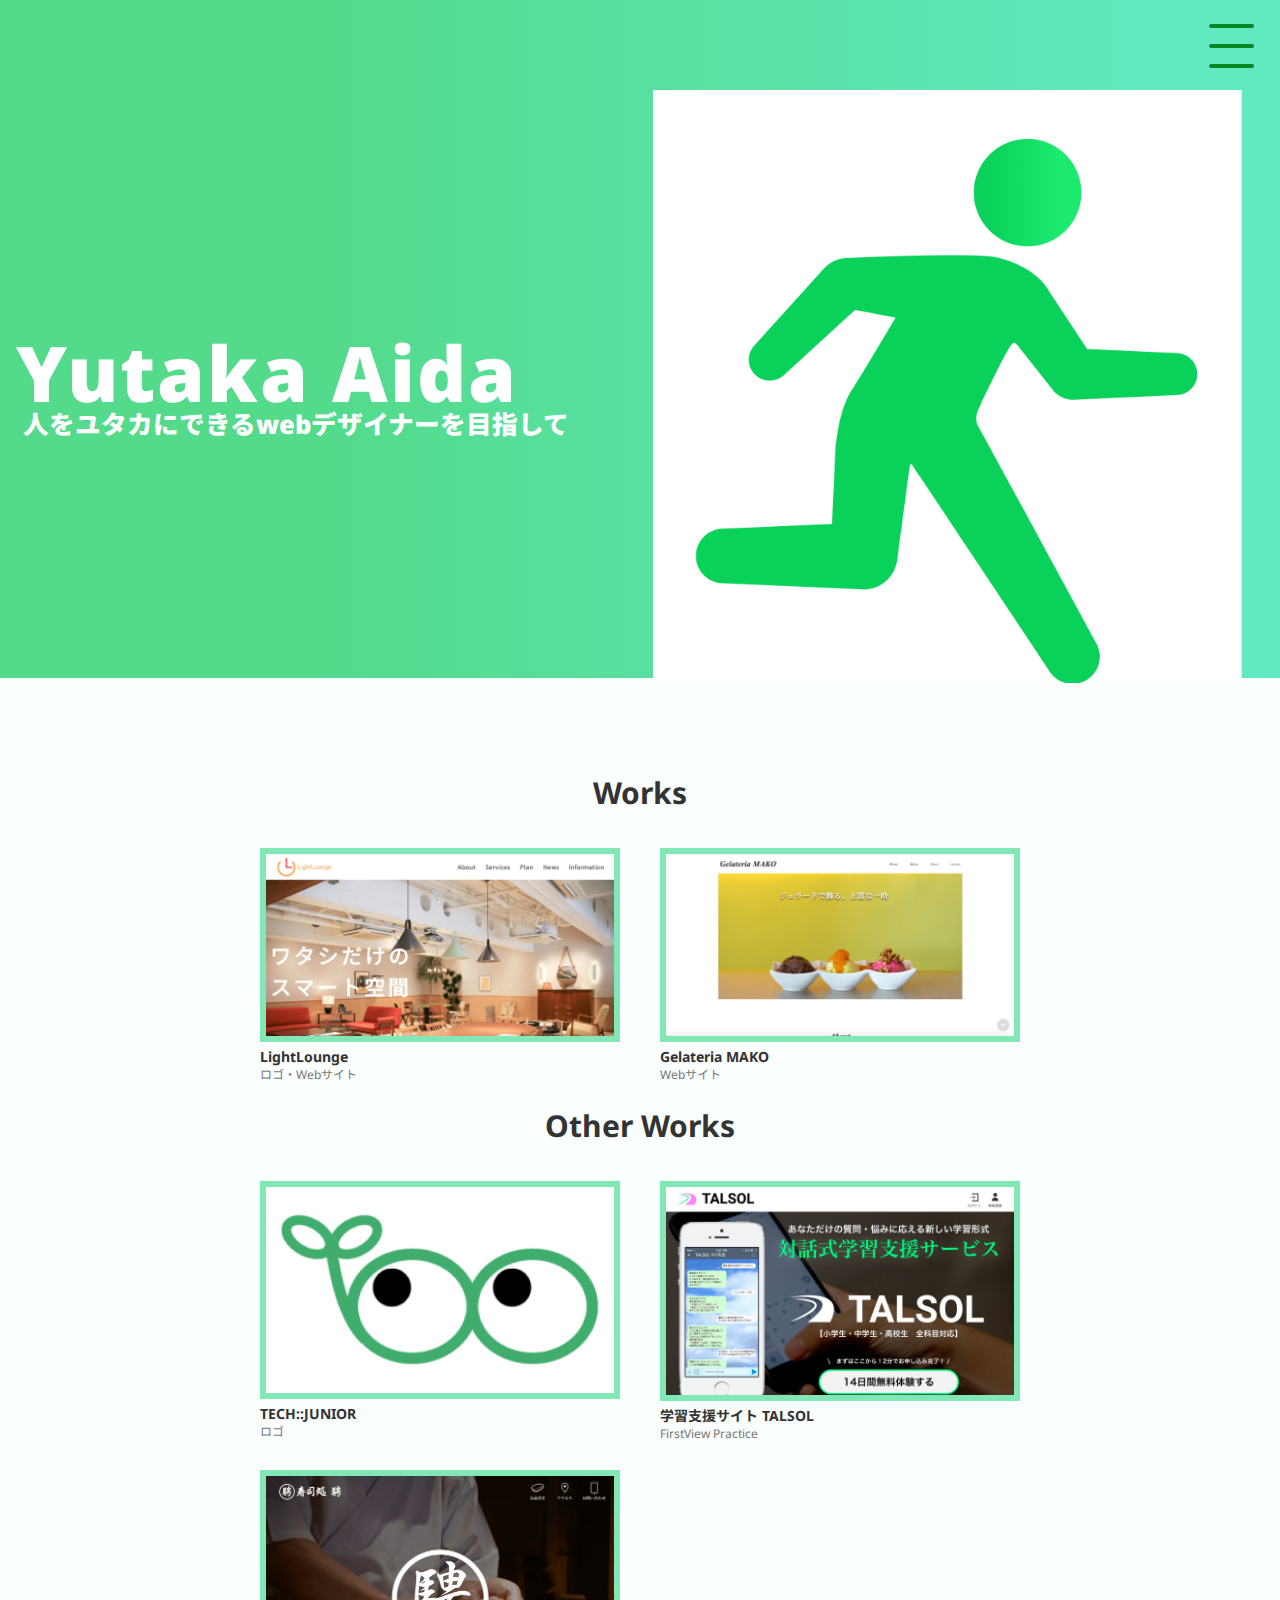
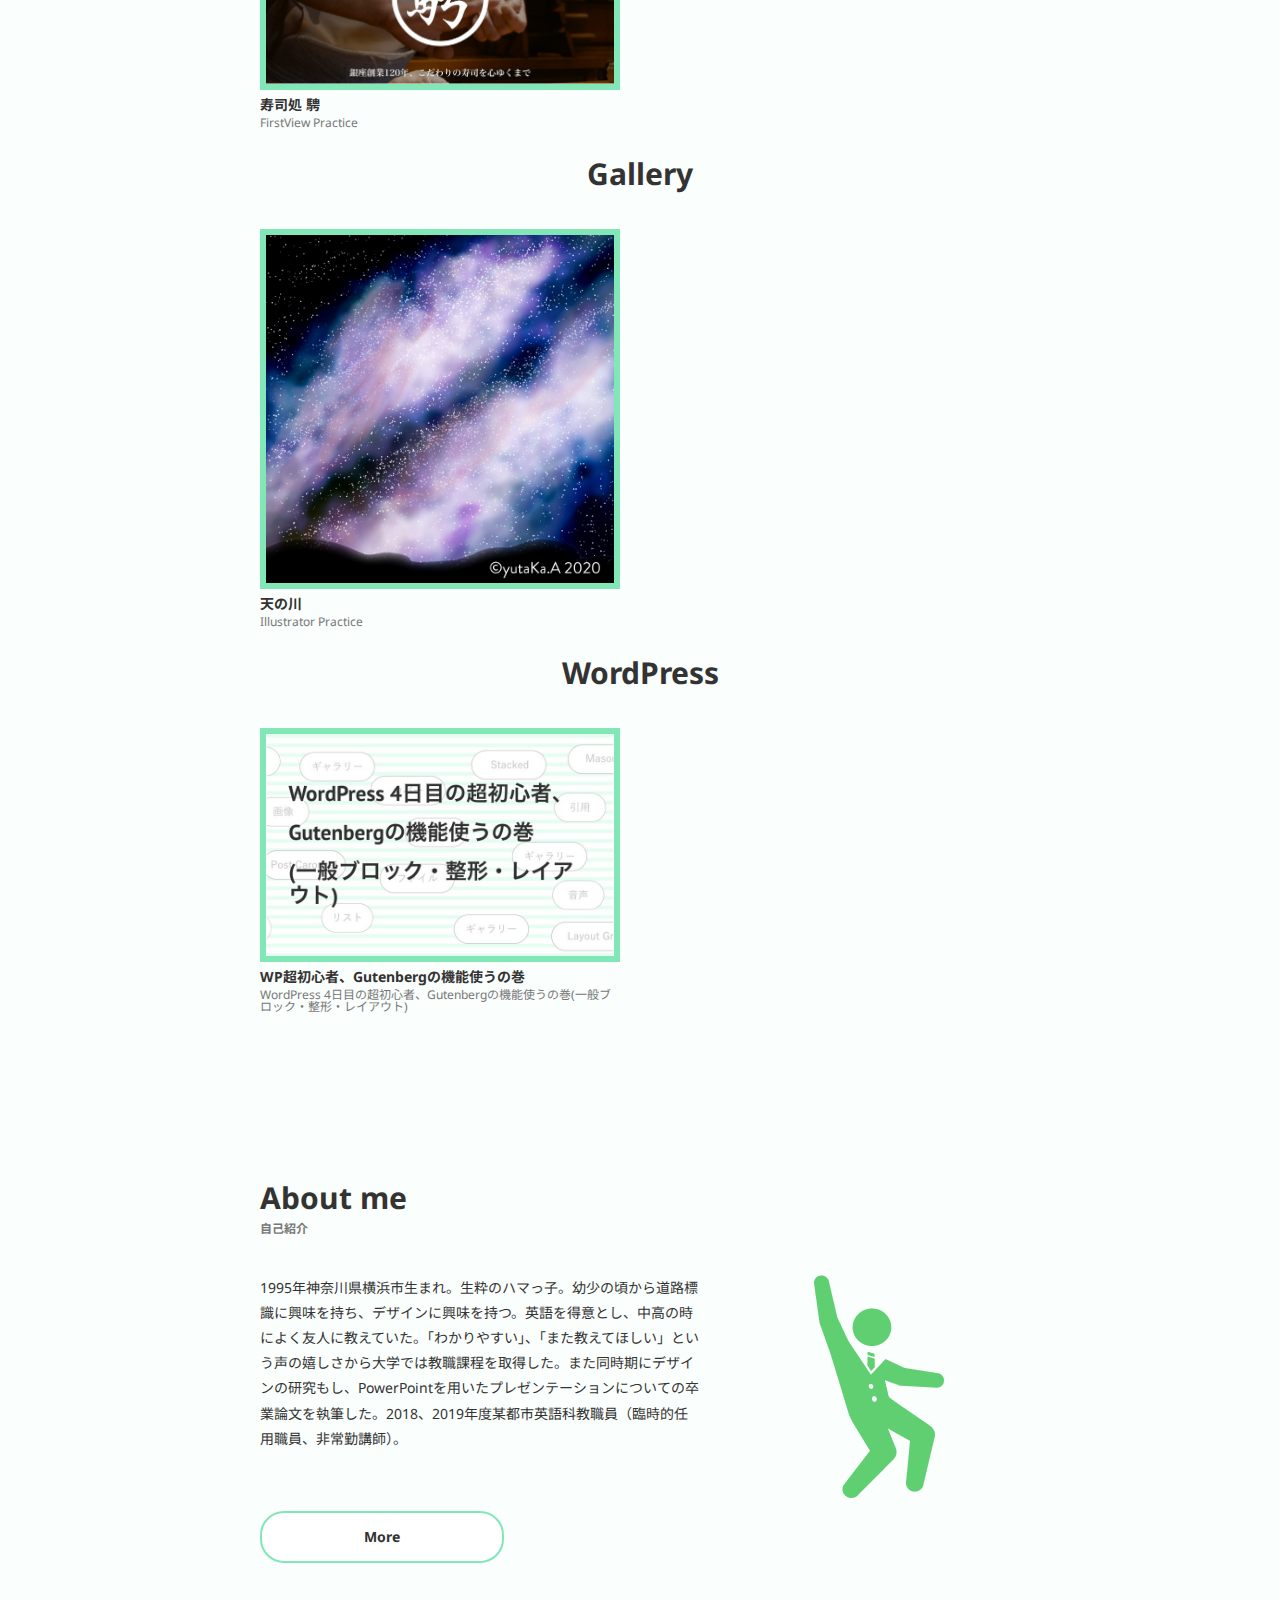
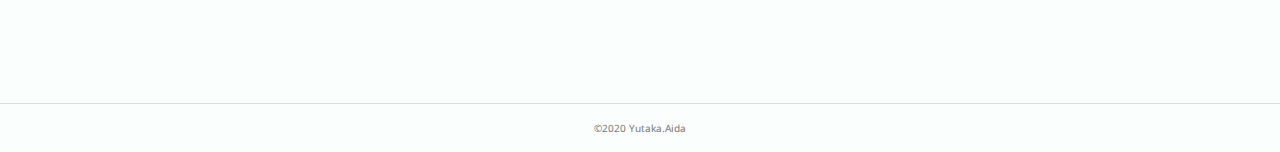
==== commit 3bed26a8: "Update index.html" ====
--- a/yutaKa.aida_portfolio/index.html
+++ b/yutaKa.aida_portfolio/index.html
@@ -3,6 +3,7 @@
 <head>
   <meta charset="UTF-8">
   <meta name="viewport" content="width=device-width, initial-scale=1.0">
+  <meta name="google-site-verification" content="o2AnYtCkQOon1W0t9m9U223Hg8vdHJ52ND5zHqYE63k" />
   <title>相田 大 | Webデザイナーを目指す（yutaKa.Aida）のポートフォリオサイト</title>
   <link rel="stylesheet" href="./css/reset.css">
   <link href="https://fonts.googleapis.com/css?family=Noto+Sans+JP:400,700|Noto+Sans:400,700&display=swap" rel="stylesheet">
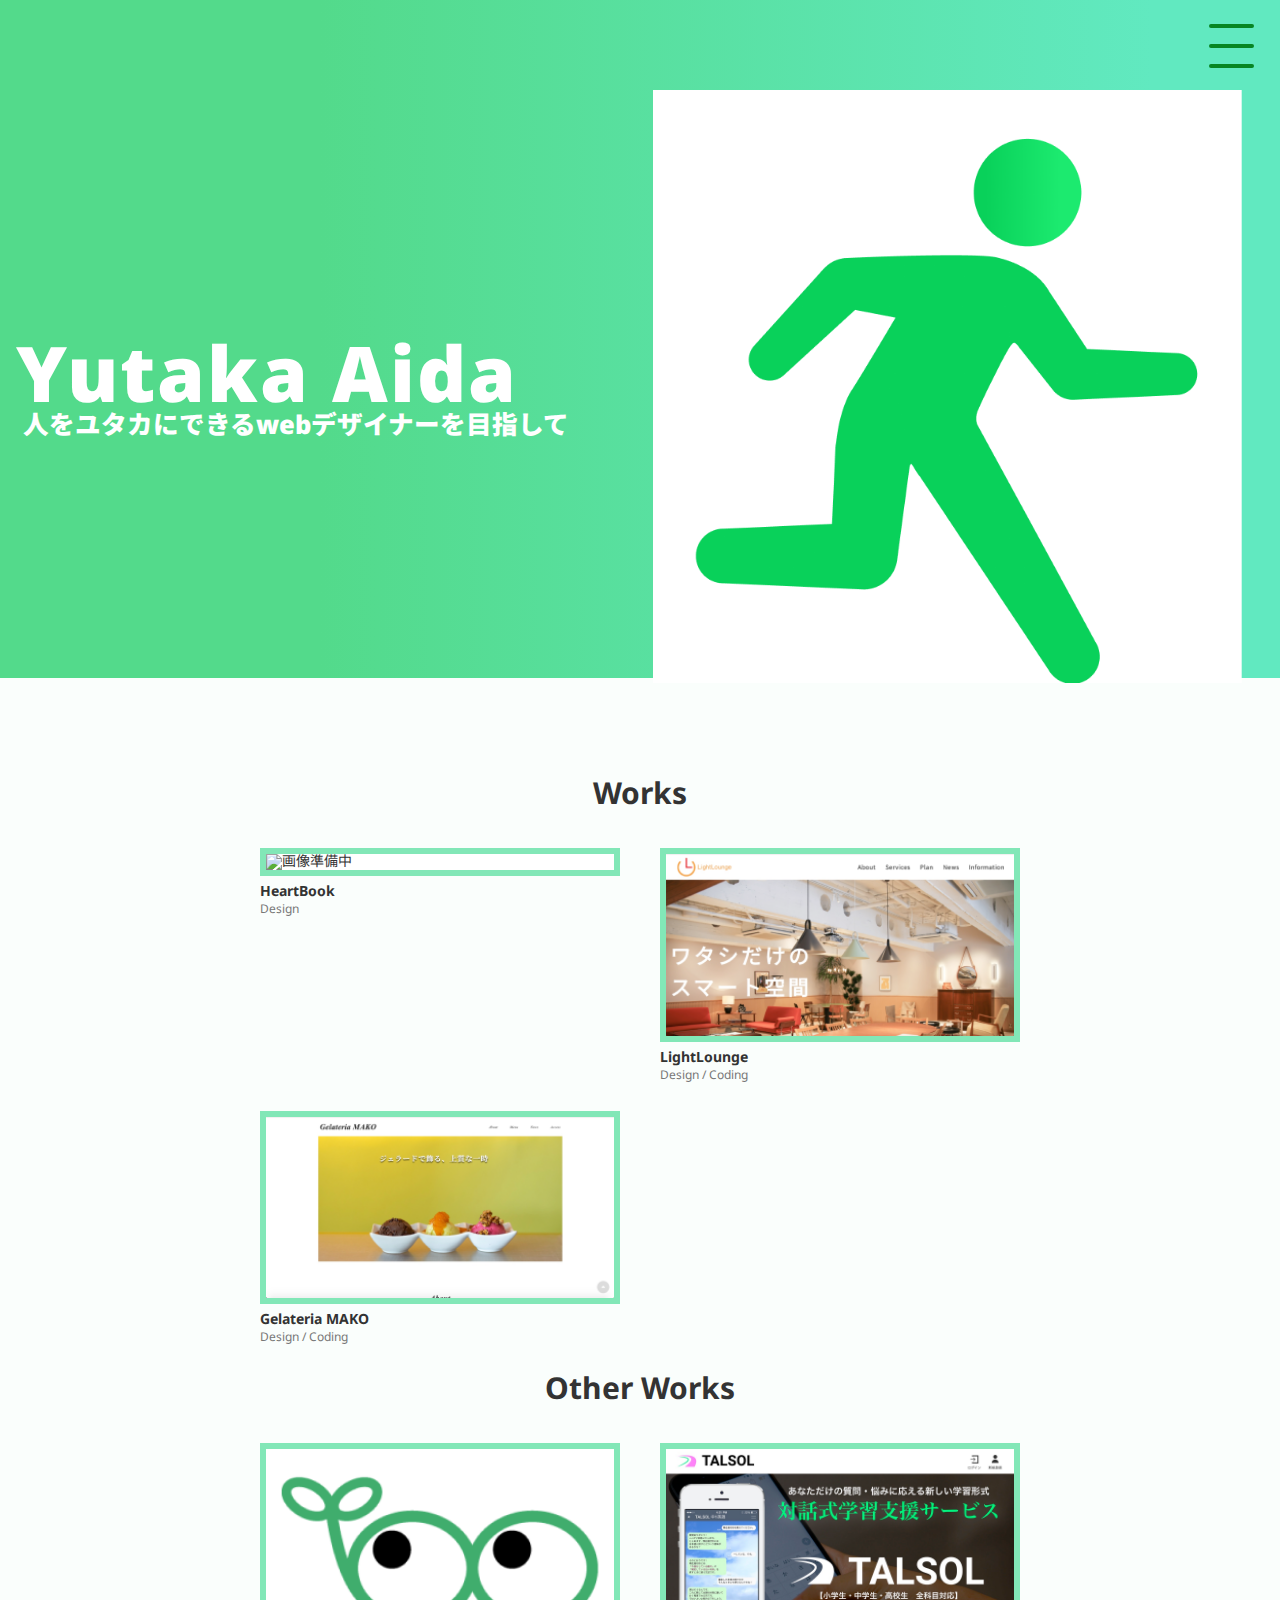
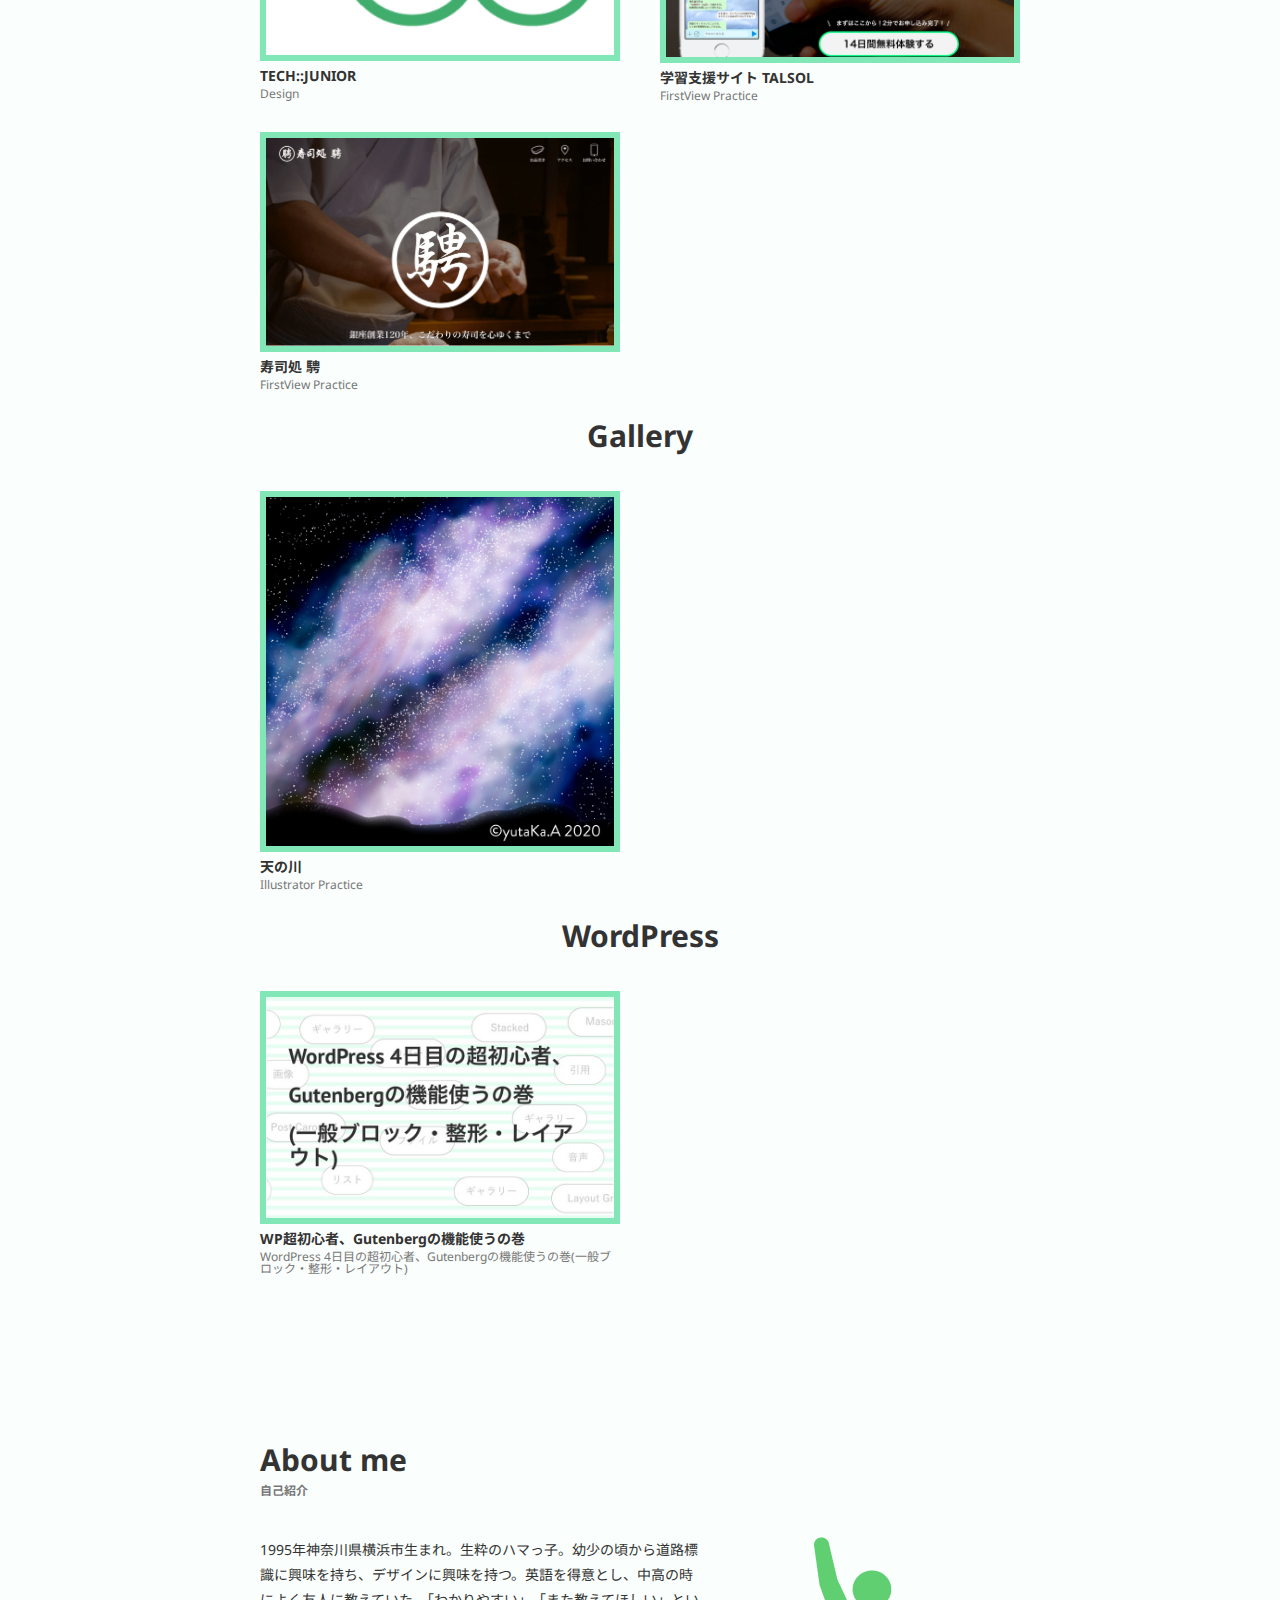
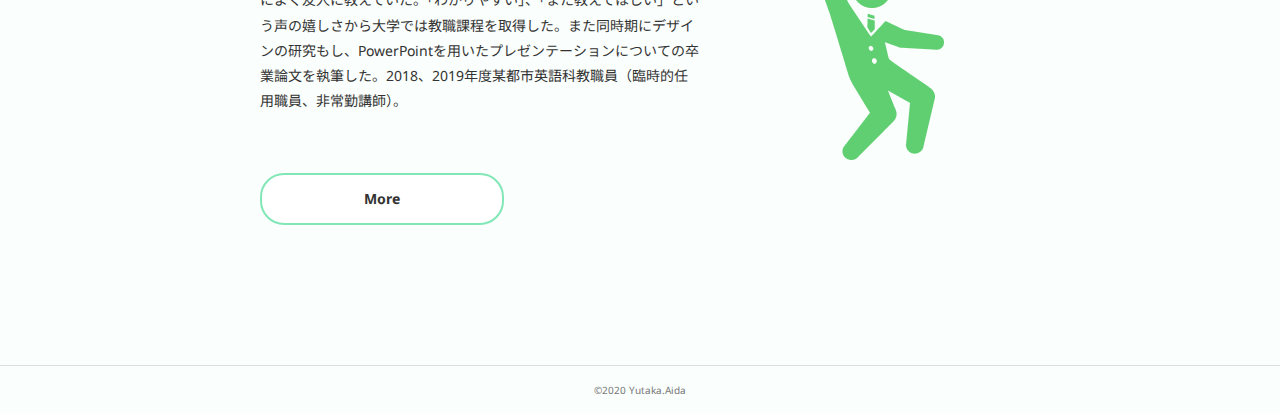
==== commit e6be8136: "Add files via upload" ====
--- a/yutaKa.aida_portfolio/index.html
+++ b/yutaKa.aida_portfolio/index.html
@@ -9,6 +9,7 @@
   <link href="https://fonts.googleapis.com/css?family=Noto+Sans+JP:400,700|Noto+Sans:400,700&display=swap" rel="stylesheet">
   <link rel="stylesheet" href="./css/common.css">
   <link rel="stylesheet" href="./css/style.css">
+  <link rel="icon" type="image/x-icon" href="./images/favicon.ico">
 </head>
 <body>
   <header class="header flex-rr">
@@ -17,6 +18,7 @@
         <li class="global-nav__item"><a href="" id="hammenu">Home</a></li>
         <li class="global-nav__item"><a href="about/index.html" id="hammenu">About me</a></li>
         <li class="global-nav__item"><a href="#works" id="hammenu-works">Works</a></li>
+        <li class="global-nav__item"><a href="./works/HB/index.html" id="hammenu">> HeartBook</a></li>
         <li class="global-nav__item"><a href="./works/LL/index.html" id="hammenu">> LightLounge</a></li>
         <li class="global-nav__item"><a href="./works/MAKO/index.html" id="hammenu">> Gelateria MAKO</a></li>
         <li class="global-nav__item"><a href="./works/tj-logo/index.html" id="hammenu">> TECH::JUNIOR</a></li>
@@ -47,13 +49,24 @@
         <h2 class="section-title text-center">Works</h2>
         <ul class="works-list flex-rc">
           <li class="works-item">
+            <a href="./works/HB/index.html">
+              <div class="works-img-wrapper">
+                <img src="" alt="画像準備中">
+              </div>
+              <h3 class="works-title">
+                HeartBook
+                <span class="works-category">Design</span>
+              </h3>
+            </a>
+          </li>
+          <li class="works-item">
             <a href="./works/LL/index.html">
               <div class="works-img-wrapper">
                 <img src="./images/LLhomeworks.png" alt="制作実績のモックアップ">
               </div>
               <h3 class="works-title">
                 LightLounge
-                <span class="works-category">ロゴ・Webサイト</span>
+                <span class="works-category">Design / Coding</span>
               </h3>
             </a>
           </li>
@@ -64,7 +77,7 @@
               </div>
               <h3 class="works-title">
                 Gelateria MAKO
-                <span class="works-category">Webサイト</span>
+                <span class="works-category">Design / Coding</span>
               </h3>
             </a>
           </li>
@@ -78,7 +91,7 @@
               </div>
               <h3 class="works-title">
                 TECH::JUNIOR
-                <span class="works-category">ロゴ</span>
+                <span class="works-category">Design</span>
               </h3>
             </a>
           </li>
--- a/yutaKa.aida_portfolio/css/common.css
+++ b/yutaKa.aida_portfolio/css/common.css
@@ -259,7 +259,7 @@
 
 .global-nav__item{
   padding: 16px 0;
-  font-size: 3rem;
+  font-size: 2.4rem;
 }
 
 
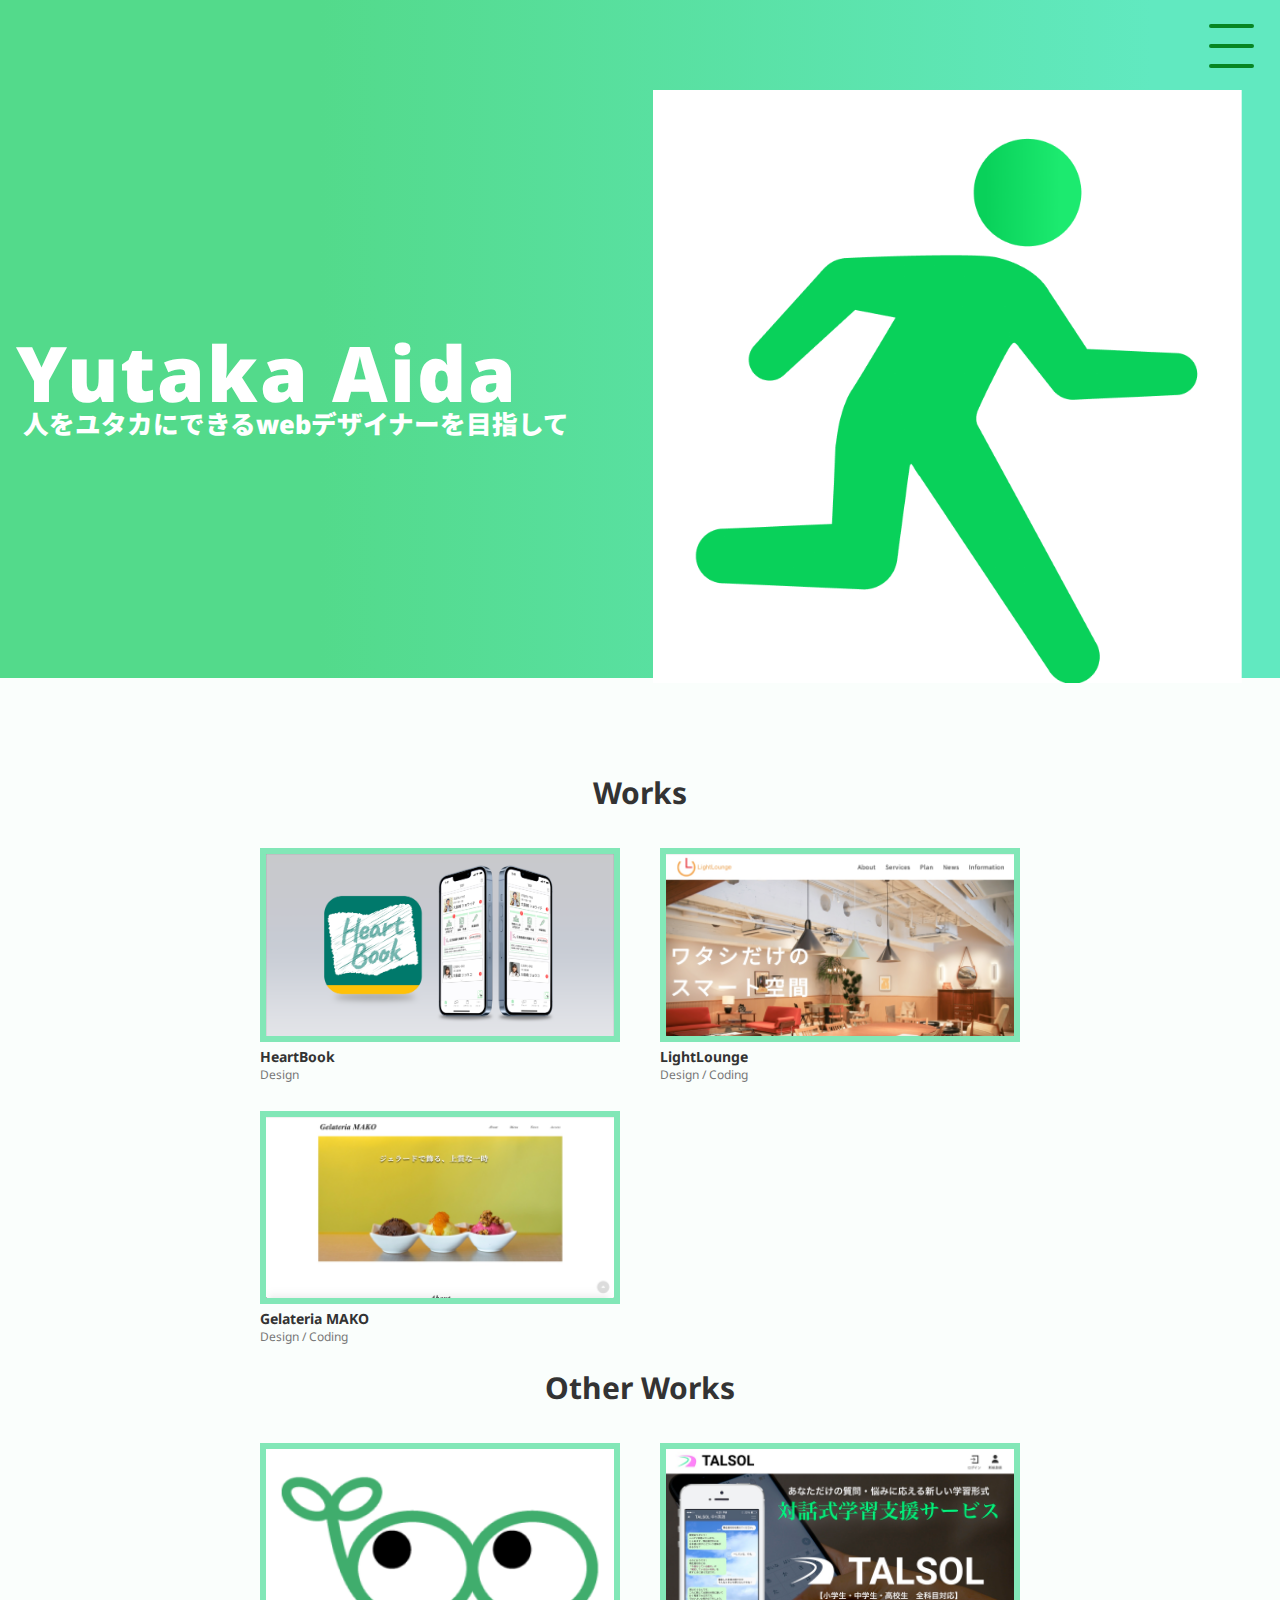
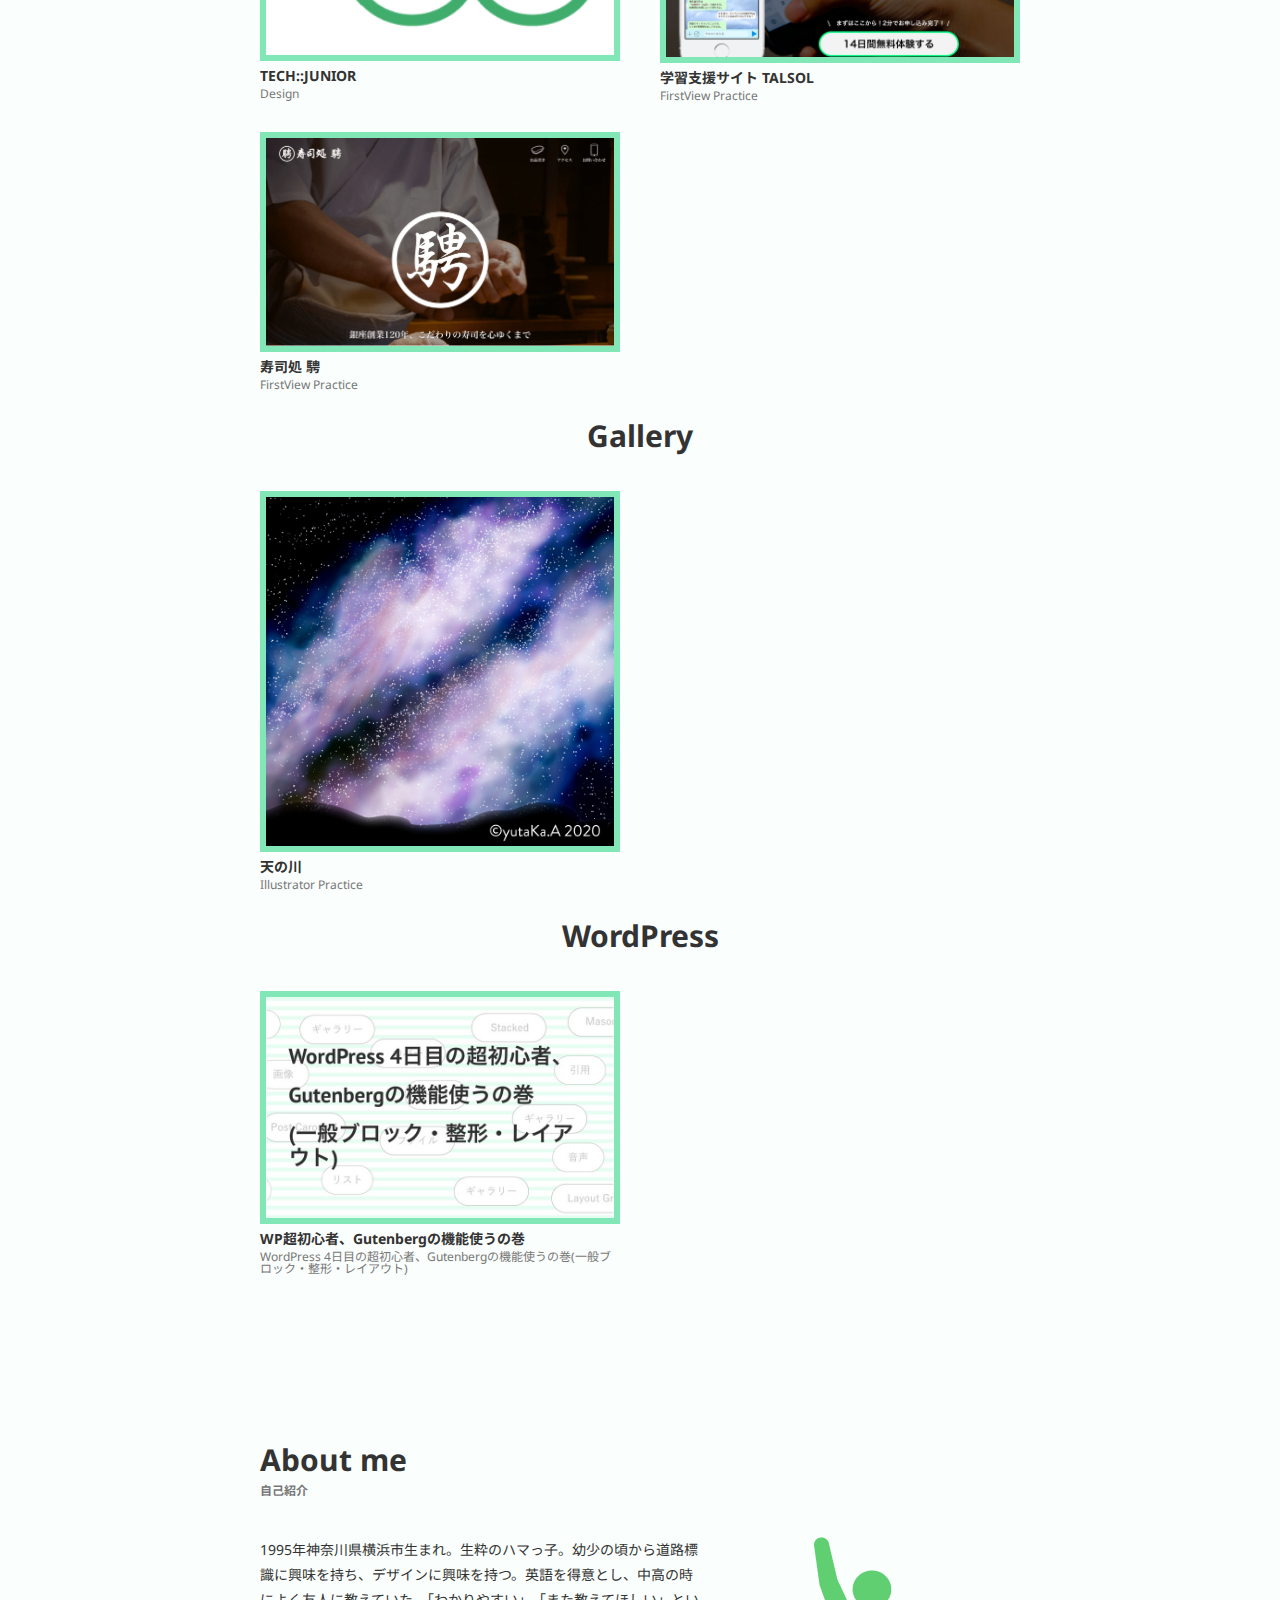
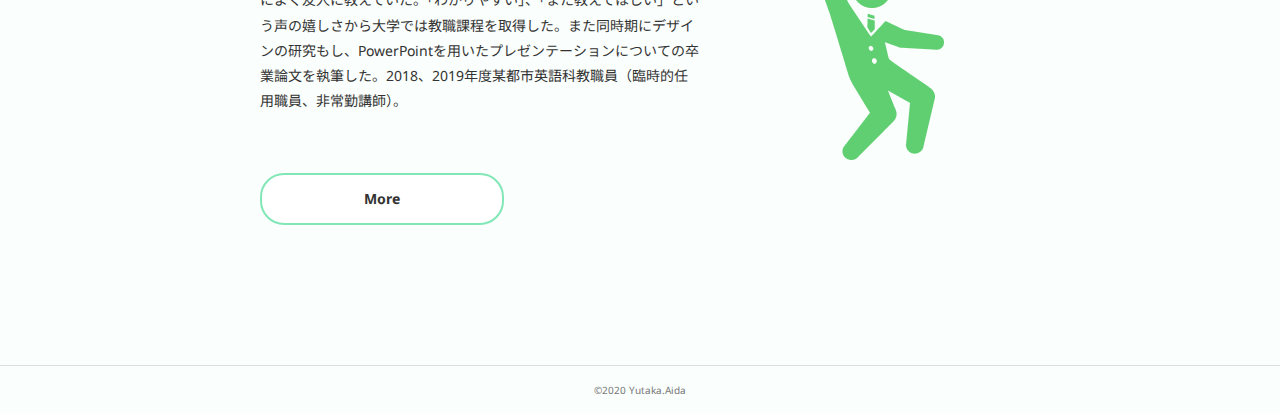
==== commit 9cebf05b: "Add files via upload" ====
--- a/yutaKa.aida_portfolio/index.html
+++ b/yutaKa.aida_portfolio/index.html
@@ -51,7 +51,7 @@
           <li class="works-item">
             <a href="./works/HB/index.html">
               <div class="works-img-wrapper">
-                <img src="" alt="画像準備中">
+                <img src="./images/HBhomeworks.png" alt="制作実績のモックアップ">
               </div>
               <h3 class="works-title">
                 HeartBook
